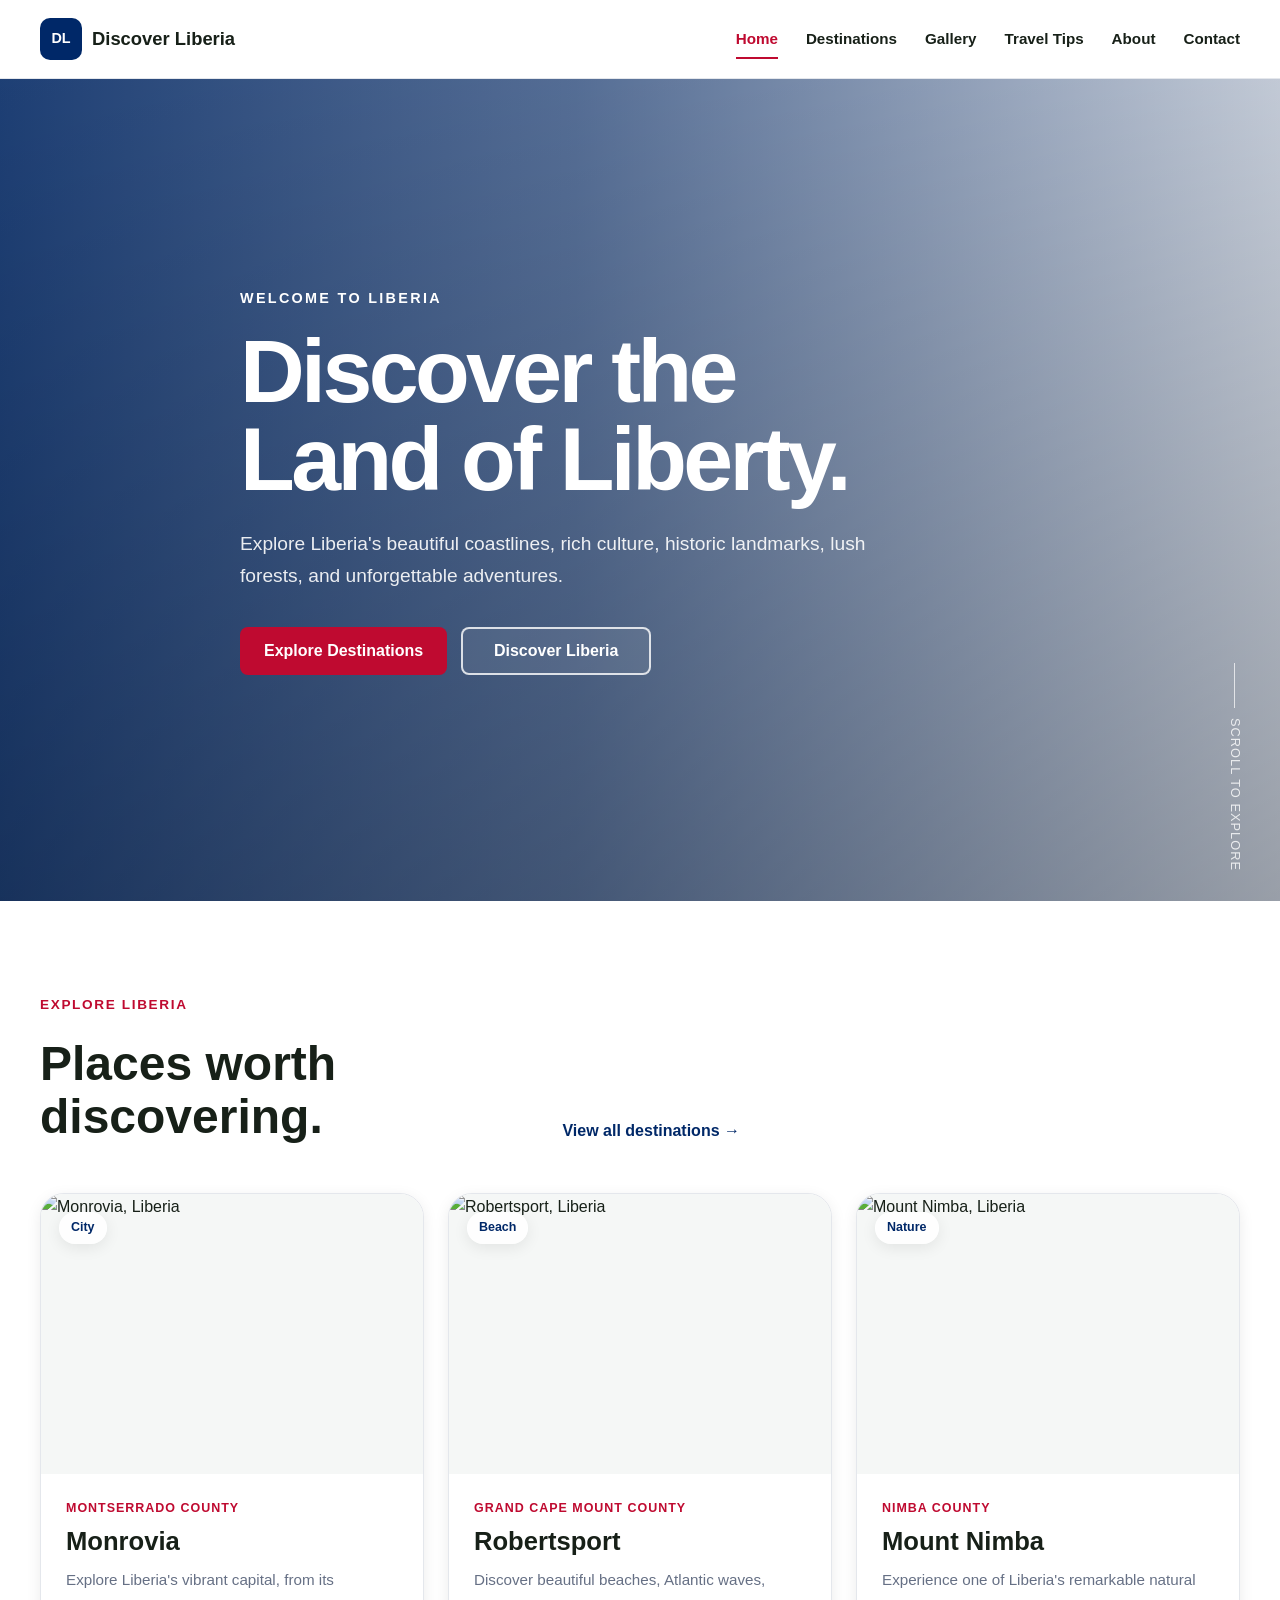
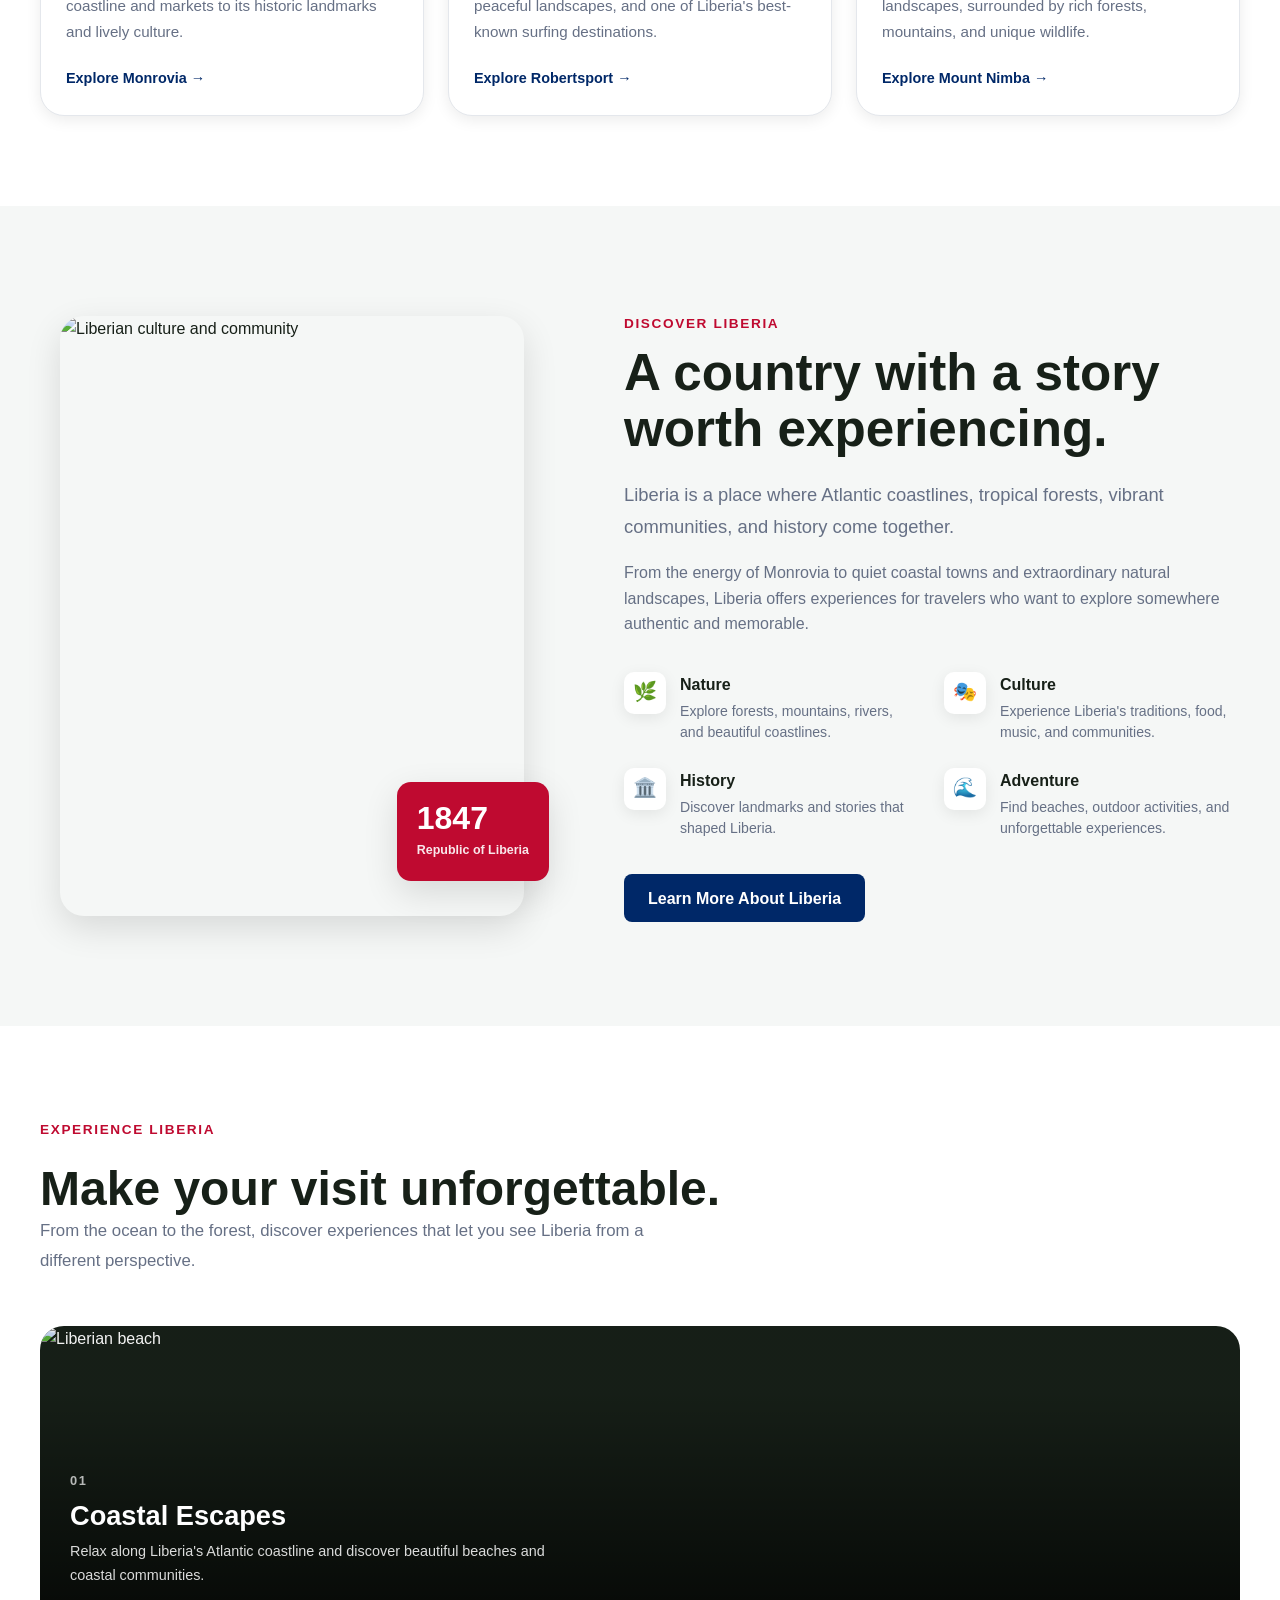
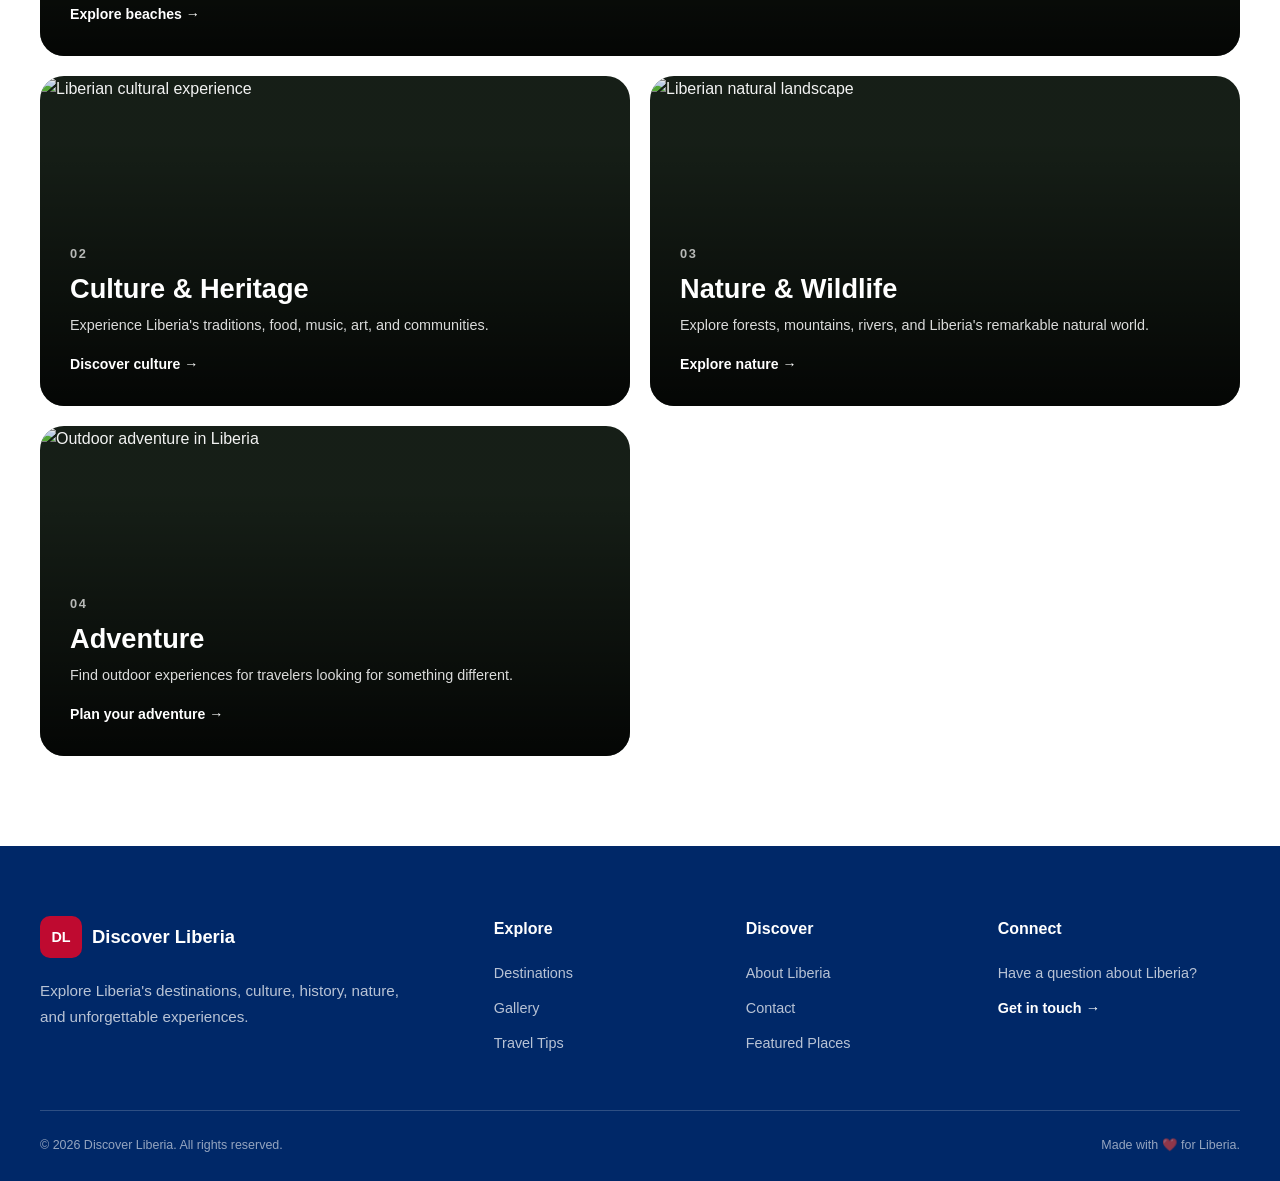
==== index.html @ f40003ff "Complete Discover Liberia website" ====
<!DOCTYPE html>
<html lang="en">
<head>
    <meta charset="UTF-8">
    <meta name="viewport" content="width=device-width, initial-scale=1.0">

    <title>Discover Liberia | Explore the Land of Liberty</title>

    <meta
        name="description"
        content="Discover Liberia's beautiful destinations, culture, history, beaches, mountains, and unforgettable experiences."
    >

    <link rel="stylesheet" href="css/style.css">
    <link rel="stylesheet" href="css/responsive.css">
</head>

<body>

    <header id="site-header" class="site-header">
        

    <div class="container nav-container">

        <a href="index.html" class="brand">
            <span class="brand-mark">DL</span>

            <span class="brand-text">
                Discover Liberia
            </span>
        </a>

        <nav class="main-nav" aria-label="Main navigation">

            <a href="index.html" class="active">
                Home
            </a>

            <a href="pages/destinations.html">
                Destinations
            </a>

            <a href="pages/gallery.html">
                Gallery
            </a>

            <a href="pages/travel-tips.html">
                Travel Tips
            </a>

            <a href="pages/about.html">
                About
            </a>

            <a href="pages/contact.html">
                Contact
            </a>

        </nav>

        <button
            class="menu-toggle"
            id="menuToggle"
            aria-label="Open navigation menu"
            aria-expanded="false"
        >
            ☰
        </button>

    </div>


    </header>

    <main>
        <section class="hero" id="hero">

    <div class="hero-overlay"></div>

    <div class="container hero-content">

        <span class="hero-label">
            Welcome to Liberia
        </span>

        <h1>
            Discover the
            <span>Land of Liberty.</span>
        </h1>

        <p>
            Explore Liberia's beautiful coastlines, rich culture,
            historic landmarks, lush forests, and unforgettable
            adventures.
        </p>

        <div class="hero-actions">

            <a
                href="pages/destinations.html"
                class="btn btn-primary"
            >
                Explore Destinations
            </a>

            <a
                href="pages/about.html"
                class="btn hero-outline"
            >
                Discover Liberia
            </a>

        </div>

    </div>

    <div class="hero-scroll" aria-hidden="true">
        <span></span>
        Scroll to explore
    </div>

</section>

        <section class="featured-destinations" id="featured-destinations">

    <div class="container">

        <div class="section-heading">

            <div>
                <span class="section-label">
                    Explore Liberia
                </span>

                <h2 class="section-title">
                    Places worth discovering.
                </h2>
            </div>

            <a
                href="pages/destinations.html"
                class="text-link"
            >
                View all destinations →
            </a>

        </div>


        <div class="destination-grid">

            <!-- Destination 1 -->
            <article class="destination-card">

                <div class="destination-image">

                    <img
                        src="assets/image/destinations/monrovia.jpg"
                        alt="Monrovia, Liberia"
                        loading="lazy"
                    >

                    <span class="destination-tag">
                        City
                    </span>

                </div>

                <div class="destination-content">

                    <span class="destination-location">
                        Montserrado County
                    </span>

                    <h3>Monrovia</h3>

                    <p>
                        Explore Liberia's vibrant capital,
                        from its coastline and markets to its
                        historic landmarks and lively culture.
                    </p>

                    <a
                        href="pages/destination-details.html?place=monrovia"
                        class="destination-link"
                    >
                        Explore Monrovia →
                    </a>

                </div>

            </article>


            <!-- Destination 2 -->
            <article class="destination-card">

                <div class="destination-image">

                    <img
                        src="assets/image/destinations/robertsport.jpg"
                        alt="Robertsport, Liberia"
                        loading="lazy"
                    >

                    <span class="destination-tag">
                        Beach
                    </span>

                </div>

                <div class="destination-content">

                    <span class="destination-location">
                        Grand Cape Mount County
                    </span>

                    <h3>Robertsport</h3>

                    <p>
                        Discover beautiful beaches, Atlantic
                        waves, peaceful landscapes, and one of
                        Liberia's best-known surfing destinations.
                    </p>

                    <a
                        href="pages/destination-details.html?place=robertsport"
                        class="destination-link"
                    >
                        Explore Robertsport →
                    </a>

                </div>

            </article>


            <!-- Destination 3 -->
            <article class="destination-card">

                <div class="destination-image">

                    <img
                        src="assets/image/destinations/mount-nimba.jpg"
                        alt="Mount Nimba, Liberia"
                        loading="lazy"
                    >

                    <span class="destination-tag">
                        Nature
                    </span>

                </div>

                <div class="destination-content">

                    <span class="destination-location">
                        Nimba County
                    </span>

                    <h3>Mount Nimba</h3>

                    <p>
                        Experience one of Liberia's remarkable
                        natural landscapes, surrounded by rich
                        forests, mountains, and unique wildlife.
                    </p>

                    <a
                        href="pages/destination-details.html?place=mount-nimba"
                        class="destination-link"
                    >
                        Explore Mount Nimba →
                    </a>

                </div>

            </article>

        </div>

    </div>

</section>

    <section class="discover-section" id="discover-liberia">

    <div class="container discover-grid">

        <!-- Image Side -->
        <div class="discover-visual">

            <div class="discover-image-main">
                <img
                    src="assets/image/culture/liberia-culture.jpg"
                    alt="Liberian culture and community"
                    loading="lazy"
                >
            </div>

            <div class="discover-badge">
                <strong>1847</strong>
                <span>Republic of Liberia</span>
            </div>

        </div>


        <!-- Content Side -->
        <div class="discover-content">

            <span class="section-label">
                Discover Liberia
            </span>

            <h2 class="section-title">
                A country with a story worth experiencing.
            </h2>

            <p class="discover-intro">
                Liberia is a place where Atlantic coastlines,
                tropical forests, vibrant communities, and
                history come together.
            </p>

            <p>
                From the energy of Monrovia to quiet coastal
                towns and extraordinary natural landscapes,
                Liberia offers experiences for travelers who
                want to explore somewhere authentic and memorable.
            </p>


            <div class="discover-features">

                <div class="discover-feature">

                    <span class="feature-icon">🌿</span>

                    <div>
                        <h3>Nature</h3>
                        <p>
                            Explore forests, mountains,
                            rivers, and beautiful coastlines.
                        </p>
                    </div>

                </div>


                <div class="discover-feature">

                    <span class="feature-icon">🎭</span>

                    <div>
                        <h3>Culture</h3>
                        <p>
                            Experience Liberia's traditions,
                            food, music, and communities.
                        </p>
                    </div>

                </div>


                <div class="discover-feature">

                    <span class="feature-icon">🏛️</span>

                    <div>
                        <h3>History</h3>
                        <p>
                            Discover landmarks and stories
                            that shaped Liberia.
                        </p>
                    </div>

                </div>


                <div class="discover-feature">

                    <span class="feature-icon">🌊</span>

                    <div>
                        <h3>Adventure</h3>
                        <p>
                            Find beaches, outdoor activities,
                            and unforgettable experiences.
                        </p>
                    </div>

                </div>

            </div>

            <a
                href="pages/about.html"
                class="btn btn-secondary"
            >
                Learn More About Liberia
            </a>

        </div>

    </div>

</section>    

        <section class="experiences-section" id="travel-experiences">

    <div class="container">

        <div class="section-heading experiences-heading">

            <div>
                <span class="section-label">
                    Experience Liberia
                </span>

                <h2 class="section-title">
                    Make your visit unforgettable.
                </h2>

                <p class="section-description">
                    From the ocean to the forest, discover
                    experiences that let you see Liberia
                    from a different perspective.
                </p>
            </div>

        </div>


        <div class="experience-grid">

            <!-- Beach -->
            <article class="experience-card experience-large">

                <img
                    src="assets/image/experiences/beaches.jpg"
                    alt="Liberian beach"
                    loading="lazy"
                >

                <div class="experience-overlay"></div>

                <div class="experience-content">

                    <span>01</span>

                    <h3>Coastal Escapes</h3>

                    <p>
                        Relax along Liberia's Atlantic coastline
                        and discover beautiful beaches and
                        coastal communities.
                    </p>

                    <a href="pages/destinations.html">
                        Explore beaches →
                    </a>

                </div>

            </article>


            <!-- Culture -->
            <article class="experience-card">

                <img
                    src="assets/image/experiences/culture.jpg"
                    alt="Liberian cultural experience"
                    loading="lazy"
                >

                <div class="experience-overlay"></div>

                <div class="experience-content">

                    <span>02</span>

                    <h3>Culture & Heritage</h3>

                    <p>
                        Experience Liberia's traditions,
                        food, music, art, and communities.
                    </p>

                    <a href="pages/about.html">
                        Discover culture →
                    </a>

                </div>

            </article>


            <!-- Nature -->
            <article class="experience-card">

                <img
                    src="assets/image/experiences/nature.jpg"
                    alt="Liberian natural landscape"
                    loading="lazy"
                >

                <div class="experience-overlay"></div>

                <div class="experience-content">

                    <span>03</span>

                    <h3>Nature & Wildlife</h3>

                    <p>
                        Explore forests, mountains, rivers,
                        and Liberia's remarkable natural world.
                    </p>

                    <a href="pages/destinations.html">
                        Explore nature →
                    </a>

                </div>

            </article>


            <!-- Adventure -->
            <article class="experience-card">

                <img
                    src="assets/image/experiences/adventure.jpg"
                    alt="Outdoor adventure in Liberia"
                    loading="lazy"
                >

                <div class="experience-overlay"></div>

                <div class="experience-content">

                    <span>04</span>

                    <h3>Adventure</h3>

                    <p>
                        Find outdoor experiences for travelers
                        looking for something different.
                    </p>

                    <a href="pages/travel-tips.html">
                        Plan your adventure →
                    </a>

                </div>

            </article>

        </div>

    </div>

</section>
    </main>

    <footer class="site-footer">

    <div class="container">

        <div class="footer-main">

            <!-- Brand -->
            <div class="footer-brand">

                <a href="index.html" class="brand footer-logo">
                    <span class="brand-mark">DL</span>

                    <span class="brand-text">
                        Discover Liberia
                    </span>
                </a>

                <p>
                    Explore Liberia's destinations, culture,
                    history, nature, and unforgettable experiences.
                </p>

            </div>


            <!-- Explore -->
            <div class="footer-column">

                <h3>Explore</h3>

                <a href="pages/destinations.html">
                    Destinations
                </a>

                <a href="pages/gallery.html">
                    Gallery
                </a>

                <a href="pages/travel-tips.html">
                    Travel Tips
                </a>

            </div>


            <!-- Discover -->
            <div class="footer-column">

                <h3>Discover</h3>

                <a href="pages/about.html">
                    About Liberia
                </a>

                <a href="pages/contact.html">
                    Contact
                </a>

                <a href="pages/destinations.html">
                    Featured Places
                </a>

            </div>


            <!-- Connect -->
            <div class="footer-column">

                <h3>Connect</h3>

                <p class="footer-contact">
                    Have a question about Liberia?
                </p>

                <a
                    href="pages/contact.html"
                    class="footer-contact-link"
                >
                    Get in touch →
                </a>

            </div>

        </div>


        <div class="footer-bottom">

            <p>
                © <span id="currentYear"></span>
                Discover Liberia. All rights reserved.
            </p>

            <p>
                Made with ❤️ for Liberia.
            </p>

        </div>

    </div>

</footer>

    <script src="js/main.js"></script>

</body>
</html>
---- css/style.css ----
/* =========================================
   DISCOVER LIBERIA
   Global Styles
   ========================================= */

/* ---------- RESET ---------- */

* {
    margin: 0;
    padding: 0;
    box-sizing: border-box;
}

html {
    scroll-behavior: smooth;
}

body {
    font-family: Arial, Helvetica, sans-serif;
    background: #ffffff;
    color: #172018;
    line-height: 1.6;
}

img {
    max-width: 100%;
    display: block;
}

a {
    color: inherit;
    text-decoration: none;
}

button,
input,
textarea,
select {
    font: inherit;
}


/* ---------- DESIGN VARIABLES ---------- */

:root {
    --liberia-red: #BF0A30;
    --liberia-blue: #002868;
    --liberia-white: #FFFFFF;

    --dark: #172018;
    --gray: #667085;
    --light-gray: #F5F7F6;
    --border: #E4E7EC;

    --container: 1200px;

    --radius-small: 8px;
    --radius-medium: 14px;
    --radius-large: 24px;

    --shadow-small:
        0 4px 15px rgba(0, 0, 0, 0.08);

    --shadow-medium:
        0 12px 35px rgba(0, 0, 0, 0.12);
}


/* ---------- CONTAINER ---------- */

.container {
    width: min(100% - 40px, var(--container));
    margin-inline: auto;
}


/* ---------- SECTION ---------- */

section {
    padding: 90px 0;
}


/* ---------- BUTTONS ---------- */

.btn {
    display: inline-flex;
    align-items: center;
    justify-content: center;

    min-height: 48px;
    padding: 0 24px;

    border: none;
    border-radius: var(--radius-small);

    font-weight: 700;
    cursor: pointer;

    transition:
        transform 0.2s ease,
        box-shadow 0.2s ease,
        background 0.2s ease;
}

.btn:hover {
    transform: translateY(-2px);
    box-shadow: var(--shadow-small);
}

.btn-primary {
    background: var(--liberia-red);
    color: var(--liberia-white);
}

.btn-secondary {
    background: var(--liberia-blue);
    color: var(--liberia-white);
}

.btn-outline {
    background: transparent;
    color: var(--liberia-blue);
    border: 2px solid var(--liberia-blue);
}


/* ---------- TYPOGRAPHY ---------- */

.section-label {
    display: inline-block;

    margin-bottom: 10px;

    color: var(--liberia-red);

    font-size: 0.85rem;
    font-weight: 800;
    letter-spacing: 0.12em;
    text-transform: uppercase;
}

.section-title {
    max-width: 700px;

    margin-bottom: 18px;

    color: var(--dark);

    font-size: clamp(2rem, 4vw, 3.5rem);
    line-height: 1.1;
}

.section-description {
    max-width: 650px;

    color: var(--gray);
    font-size: 1.05rem;
}


/* ---------- ACCESSIBILITY ---------- */

:focus-visible {
    outline: 3px solid var(--liberia-red);
    outline-offset: 3px;
}


/* ---------- SELECTION ---------- */

::selection {
    background: var(--liberia-red);
    color: var(--liberia-white);
}


/* ---------- UTILITIES ---------- */

.hidden {
    display: none !important;
}

.text-center {
    text-align: center;
}
/* =========================================
   NAVIGATION
   ========================================= */

.site-header {
    position: sticky;
    top: 0;
    z-index: 1000;

    background: rgba(255, 255, 255, 0.96);
    border-bottom: 1px solid var(--border);

    backdrop-filter: blur(12px);
}

.nav-container {
    min-height: 78px;

    display: flex;
    align-items: center;
    justify-content: space-between;

    gap: 30px;
}


/* ---------- BRAND ---------- */

.brand {
    display: inline-flex;
    align-items: center;
    gap: 10px;

    flex-shrink: 0;
}

.brand-mark {
    width: 42px;
    height: 42px;

    display: grid;
    place-items: center;

    border-radius: 10px;

    background: var(--liberia-blue);
    color: var(--liberia-white);

    font-size: 0.9rem;
    font-weight: 800;
}

.brand-text {
    color: var(--dark);

    font-size: 1.15rem;
    font-weight: 800;
}


/* ---------- NAV LINKS ---------- */

.main-nav {
    display: flex;
    align-items: center;
    gap: 28px;
}

.main-nav a {
    position: relative;

    padding: 8px 0;

    color: var(--dark);

    font-size: 0.95rem;
    font-weight: 600;

    transition: color 0.2s ease;
}

.main-nav a:hover,
.main-nav a.active {
    color: var(--liberia-red);
}

.main-nav a.active::after {
    content: "";

    position: absolute;
    left: 0;
    bottom: 0;

    width: 100%;
    height: 2px;

    background: var(--liberia-red);
}


/* ---------- MOBILE MENU BUTTON ---------- */

.menu-toggle {
    display: none;

    width: 44px;
    height: 44px;

    border: 1px solid var(--border);
    border-radius: var(--radius-small);

    background: var(--liberia-white);
    color: var(--dark);

    font-size: 1.3rem;
    cursor: pointer;
}
/* =========================================
   HERO SECTION
   ========================================= */

.hero {
    position: relative;

    min-height: calc(100vh - 78px);

    display: flex;
    align-items: center;

    overflow: hidden;

    background:
        linear-gradient(
            90deg,
            rgba(0, 40, 104, 0.88) 0%,
            rgba(0, 40, 104, 0.65) 45%,
            rgba(0, 40, 104, 0.20) 100%
        ),
        url("../assets/images/destinations/hero.jpg")
        center / cover no-repeat;

    color: var(--liberia-white);
}

.hero-overlay {
    position: absolute;
    inset: 0;

    background:
        linear-gradient(
            180deg,
            rgba(0, 0, 0, 0.05),
            rgba(0, 0, 0, 0.25)
        );

    pointer-events: none;
}

.hero-content {
    position: relative;
    z-index: 2;

    max-width: 800px;

    padding-top: 60px;
    padding-bottom: 80px;
}

.hero-label {
    display: inline-block;

    margin-bottom: 18px;

    color: #ffffff;

    font-size: 0.9rem;
    font-weight: 800;

    letter-spacing: 0.16em;
    text-transform: uppercase;
}

.hero h1 {
    max-width: 800px;

    margin-bottom: 24px;

    font-size: clamp(3rem, 7vw, 6.5rem);
    line-height: 0.98;
    letter-spacing: -0.04em;
}

.hero h1 span {
    display: block;

    color: #ffffff;
}

.hero p {
    max-width: 650px;

    margin-bottom: 34px;

    color: rgba(255, 255, 255, 0.9);

    font-size: clamp(1rem, 2vw, 1.2rem);
    line-height: 1.7;
}

.hero-actions {
    display: flex;
    align-items: center;
    gap: 14px;
    flex-wrap: wrap;
}

.hero-actions .btn {
    min-width: 190px;
}

.hero-outline {
    color: #ffffff;

    border: 2px solid rgba(255, 255, 255, 0.8);

    background: rgba(255, 255, 255, 0.08);
}

.hero-outline:hover {
    background: rgba(255, 255, 255, 0.18);
}

.hero-scroll {
    position: absolute;

    z-index: 2;

    right: 35px;
    bottom: 30px;

    display: flex;
    align-items: center;
    gap: 10px;

    color: rgba(255, 255, 255, 0.8);

    font-size: 0.8rem;
    letter-spacing: 0.08em;
    text-transform: uppercase;

    writing-mode: vertical-rl;
}

.hero-scroll span {
    width: 1px;
    height: 45px;

    background: rgba(255, 255, 255, 0.7);
}
/* =========================================
   FEATURED DESTINATIONS
   ========================================= */

.featured-destinations {
    background: #ffffff;
}

.section-heading {
    display: flex;
    align-items: flex-end;
    justify-content: space-between;
    gap: 30px;

    margin-bottom: 45px;
}

.section-heading .section-title {
    margin-bottom: 0;
}

.text-link {
    flex-shrink: 0;

    color: var(--liberia-blue);

    font-weight: 800;

    transition:
        color 0.2s ease,
        transform 0.2s ease;
}

.text-link:hover {
    color: var(--liberia-red);
    transform: translateX(3px);
}


/* ---------- DESTINATION GRID ---------- */

.destination-grid {
    display: grid;

    grid-template-columns:
        repeat(3, minmax(0, 1fr));

    gap: 24px;
}


/* ---------- CARD ---------- */

.destination-card {
    overflow: hidden;

    background: #ffffff;

    border: 1px solid var(--border);
    border-radius: var(--radius-large);

    box-shadow: var(--shadow-small);

    transition:
        transform 0.3s ease,
        box-shadow 0.3s ease;
}

.destination-card:hover {
    transform: translateY(-7px);

    box-shadow: var(--shadow-medium);
}


/* ---------- IMAGE ---------- */

.destination-image {
    position: relative;

    height: 280px;

    overflow: hidden;

    background: var(--light-gray);
}

.destination-image img {
    width: 100%;
    height: 100%;

    object-fit: cover;

    transition: transform 0.5s ease;
}

.destination-card:hover .destination-image img {
    transform: scale(1.05);
}


/* ---------- TAG ---------- */

.destination-tag {
    position: absolute;

    top: 18px;
    left: 18px;

    padding: 6px 12px;

    border-radius: 999px;

    background: rgba(255, 255, 255, 0.94);

    color: var(--liberia-blue);

    font-size: 0.78rem;
    font-weight: 800;

    box-shadow: var(--shadow-small);
}


/* ---------- CONTENT ---------- */

.destination-content {
    padding: 25px;
}

.destination-location {
    display: block;

    margin-bottom: 7px;

    color: var(--liberia-red);

    font-size: 0.78rem;
    font-weight: 800;

    letter-spacing: 0.08em;
    text-transform: uppercase;
}

.destination-content h3 {
    margin-bottom: 10px;

    color: var(--dark);

    font-size: 1.6rem;
    line-height: 1.2;
}

.destination-content p {
    margin-bottom: 20px;

    color: var(--gray);

    font-size: 0.95rem;
    line-height: 1.7;
}

.destination-link {
    color: var(--liberia-blue);

    font-size: 0.9rem;
    font-weight: 800;
}

.destination-link:hover {
    color: var(--liberia-red);
}
/* =========================================
   DISCOVER LIBERIA
   ========================================= */

.discover-section {
    background: var(--light-gray);
}

.discover-grid {
    display: grid;

    grid-template-columns:
        minmax(0, 0.9fr)
        minmax(0, 1.1fr);

    align-items: center;

    gap: 80px;
}


/* ---------- VISUAL ---------- */

.discover-visual {
    position: relative;

    padding: 20px;
}

.discover-image-main {
    position: relative;

    height: 600px;

    overflow: hidden;

    border-radius: var(--radius-large);

    box-shadow: var(--shadow-medium);
}

.discover-image-main img {
    width: 100%;
    height: 100%;

    object-fit: cover;
}


/* ---------- YEAR BADGE ---------- */

.discover-badge {
    position: absolute;

    right: -5px;
    bottom: 55px;

    display: flex;
    flex-direction: column;

    min-width: 145px;

    padding: 20px;

    border-radius: var(--radius-medium);

    background: var(--liberia-red);
    color: var(--liberia-white);

    box-shadow: var(--shadow-medium);
}

.discover-badge strong {
    font-size: 2rem;
    line-height: 1;
}

.discover-badge span {
    margin-top: 7px;

    font-size: 0.78rem;
    font-weight: 600;

    opacity: 0.9;
}


/* ---------- CONTENT ---------- */

.discover-content {
    max-width: 650px;
}

.discover-content .section-title {
    margin-bottom: 22px;
}

.discover-content > p {
    color: var(--gray);

    margin-bottom: 18px;
}

.discover-intro {
    font-size: 1.15rem;
    line-height: 1.7;
}


/* ---------- FEATURES ---------- */

.discover-features {
    display: grid;

    grid-template-columns: repeat(2, 1fr);

    gap: 24px;

    margin: 35px 0;
}

.discover-feature {
    display: flex;
    align-items: flex-start;

    gap: 14px;
}

.feature-icon {
    flex-shrink: 0;

    width: 42px;
    height: 42px;

    display: grid;
    place-items: center;

    border-radius: 10px;

    background: var(--liberia-white);

    box-shadow: var(--shadow-small);

    font-size: 1.2rem;
}

.discover-feature h3 {
    margin-bottom: 4px;

    color: var(--dark);

    font-size: 1rem;
}

.discover-feature p {
    color: var(--gray);

    font-size: 0.88rem;
    line-height: 1.5;
}
/* =========================================
   TRAVEL EXPERIENCES
   ========================================= */

.experiences-section {
    background: #ffffff;
}

.experiences-heading {
    align-items: flex-start;
}

.experience-grid {
    display: grid;

    grid-template-columns: repeat(2, 1fr);

    grid-template-rows: repeat(2, 330px);

    gap: 20px;
}


/* ---------- EXPERIENCE CARD ---------- */

.experience-card {
    position: relative;

    overflow: hidden;

    min-height: 330px;

    border-radius: var(--radius-large);

    background: var(--dark);

    color: #ffffff;
}

.experience-card img {
    position: absolute;
    inset: 0;

    width: 100%;
    height: 100%;

    object-fit: cover;

    transition: transform 0.6s ease;
}

.experience-card:hover img {
    transform: scale(1.06);
}


/* ---------- OVERLAY ---------- */

.experience-overlay {
    position: absolute;
    inset: 0;

    background:
        linear-gradient(
            180deg,
            rgba(0, 0, 0, 0.05) 20%,
            rgba(0, 0, 0, 0.82) 100%
        );
}


/* ---------- CONTENT ---------- */

.experience-content {
    position: absolute;

    left: 30px;
    right: 30px;
    bottom: 30px;

    z-index: 2;
}

.experience-content > span {
    display: block;

    margin-bottom: 8px;

    color: rgba(255, 255, 255, 0.7);

    font-size: 0.8rem;
    font-weight: 800;
    letter-spacing: 0.12em;
}

.experience-content h3 {
    margin-bottom: 8px;

    font-size: 1.7rem;
    line-height: 1.2;
}

.experience-content p {
    max-width: 500px;

    margin-bottom: 14px;

    color: rgba(255, 255, 255, 0.85);

    font-size: 0.9rem;
    line-height: 1.6;
}

.experience-content a {
    color: #ffffff;

    font-size: 0.88rem;
    font-weight: 800;
}

.experience-content a:hover {
    text-decoration: underline;
}


/* ---------- LARGE CARD ---------- */

.experience-large {
    grid-column: span 2;
}
/* =========================================
   FOOTER
   ========================================= */

.site-footer {
    background: var(--liberia-blue);
    color: var(--liberia-white);

    padding: 70px 0 25px;
}


/* ---------- FOOTER MAIN ---------- */

.footer-main {
    display: grid;

    grid-template-columns:
        2fr
        1fr
        1fr
        1.2fr;

    gap: 50px;

    padding-bottom: 55px;

    border-bottom:
        1px solid rgba(255, 255, 255, 0.18);
}


/* ---------- FOOTER BRAND ---------- */

.footer-brand {
    max-width: 380px;
}

.footer-logo {
    margin-bottom: 20px;
}

.footer-logo .brand-mark {
    background: var(--liberia-red);
}

.footer-logo .brand-text {
    color: #ffffff;
}

.footer-brand > p {
    color: rgba(255, 255, 255, 0.72);

    font-size: 0.95rem;
    line-height: 1.7;
}


/* ---------- FOOTER COLUMNS ---------- */

.footer-column {
    display: flex;
    flex-direction: column;

    align-items: flex-start;

    gap: 12px;
}

.footer-column h3 {
    margin-bottom: 8px;

    color: #ffffff;

    font-size: 1rem;
}

.footer-column a {
    color: rgba(255, 255, 255, 0.72);

    font-size: 0.9rem;

    transition:
        color 0.2s ease,
        transform 0.2s ease;
}

.footer-column a:hover {
    color: #ffffff;

    transform: translateX(3px);
}


/* ---------- CONTACT ---------- */

.footer-contact {
    color: rgba(255, 255, 255, 0.72);

    font-size: 0.9rem;
    line-height: 1.6;
}

.footer-contact-link {
    color: #ffffff !important;

    font-weight: 800;
}


/* ---------- FOOTER BOTTOM ---------- */

.footer-bottom {
    display: flex;
    align-items: center;
    justify-content: space-between;

    gap: 20px;

    padding-top: 25px;
}

.footer-bottom p {
    color: rgba(255, 255, 255, 0.58);

    font-size: 0.78rem;
}
/* =========================================
   DESTINATIONS PAGE
   ========================================= */

.page-hero {
    min-height: 430px;

    display: flex;
    align-items: center;

    background:
        linear-gradient(
            90deg,
            rgba(0, 40, 104, 0.94),
            rgba(0, 40, 104, 0.68)
        );

    color: #ffffff;
}

.page-hero .section-label {
    color: #ffffff;
}

.page-hero h1 {
    max-width: 850px;

    margin-bottom: 22px;

    color: #ffffff;

    font-size: clamp(3rem, 7vw, 6rem);
    line-height: 0.98;
    letter-spacing: -0.04em;
}

.page-hero h1 span {
    display: block;
}

.page-hero p {
    max-width: 650px;

    color: rgba(255, 255, 255, 0.85);

    font-size: 1.1rem;
}


/* ---------- FILTERS ---------- */

.all-destinations {
    background: #ffffff;
}

.destination-filter {
    display: flex;
    align-items: center;
    gap: 10px;

    margin-bottom: 40px;

    overflow-x: auto;

    padding-bottom: 5px;
}

.filter-btn {
    flex-shrink: 0;

    padding: 10px 20px;

    border: 1px solid var(--border);
    border-radius: 999px;

    background: #ffffff;
    color: var(--dark);

    font-weight: 700;

    cursor: pointer;

    transition:
        background 0.2s ease,
        color 0.2s ease,
        border-color 0.2s ease;
}

.filter-btn:hover,
.filter-btn.active {
    background: var(--liberia-blue);
    border-color: var(--liberia-blue);
    color: #ffffff;
}


/* ---------- DESTINATION GRID ---------- */

.destination-page-grid {
    grid-template-columns:
        repeat(3, minmax(0, 1fr));
}

.destination-page-grid .destination-card.is-hidden {
    display: none;
}
/* =========================================
   DESTINATION DETAILS
   ========================================= */

.destination-detail-hero {
    position: relative;

    min-height: 560px;

    display: flex;
    align-items: flex-end;

    overflow: hidden;

    color: #ffffff;
}

.destination-detail-hero > img {
    position: absolute;
    inset: 0;

    width: 100%;
    height: 100%;

    object-fit: cover;
}

.destination-detail-overlay {
    position: absolute;
    inset: 0;

    background:
        linear-gradient(
            180deg,
            rgba(0, 0, 0, 0.08),
            rgba(0, 0, 0, 0.82)
        );
}

.destination-detail-hero-content {
    position: relative;
    z-index: 2;

    width: 100%;

    padding-top: 80px;
    padding-bottom: 70px;
}

.back-link {
    display: inline-block;

    margin-bottom: 28px;

    color: rgba(255, 255, 255, 0.85);

    font-size: 0.9rem;
    font-weight: 700;
}

.back-link:hover {
    color: #ffffff;
}

.destination-detail-category {
    display: block;

    margin-bottom: 10px;

    color: rgba(255, 255, 255, 0.75);

    font-size: 0.8rem;
    font-weight: 800;

    letter-spacing: 0.12em;
    text-transform: uppercase;
}

.destination-detail-hero h1 {
    margin-bottom: 10px;

    color: #ffffff;

    font-size: clamp(3rem, 8vw, 6.5rem);
    line-height: 0.95;
}

.destination-detail-hero p {
    color: rgba(255, 255, 255, 0.85);

    font-size: 1.05rem;
}


/* ---------- MAIN CONTENT ---------- */

.destination-detail-section {
    background: #ffffff;
}

.destination-detail-grid {
    display: grid;

    grid-template-columns:
        minmax(0, 1.5fr)
        minmax(280px, 0.7fr);

    align-items: start;

    gap: 80px;
}

.destination-detail-main {
    max-width: 760px;
}

.destination-detail-main h2 {
    margin-bottom: 20px;

    font-size: clamp(2rem, 4vw, 3.5rem);
}

.destination-detail-main > p {
    margin-bottom: 30px;

    color: var(--gray);

    font-size: 1.05rem;
    line-height: 1.8;
}

.destination-detail-main h3 {
    margin-top: 35px;
    margin-bottom: 12px;

    color: var(--dark);

    font-size: 1.35rem;
}


/* ---------- HIGHLIGHTS ---------- */

.destination-highlights {
    display: grid;

    grid-template-columns: repeat(2, 1fr);

    gap: 12px;

    margin-top: 15px;

    padding: 0;

    list-style: none;
}

.destination-highlights li {
    padding: 15px 18px;

    border: 1px solid var(--border);
    border-radius: var(--radius-small);

    background: var(--light-gray);

    color: var(--dark);

    font-weight: 600;
}


/* ---------- INFO CARD ---------- */

.destination-info-card {
    position: sticky;
    top: 110px;

    padding: 30px;

    border: 1px solid var(--border);
    border-radius: var(--radius-large);

    background: #ffffff;

    box-shadow: var(--shadow-small);
}

.destination-info-card h3 {
    margin-bottom: 25px;

    font-size: 1.3rem;
}

.info-item {
    display: flex;
    flex-direction: column;

    gap: 5px;

    padding: 16px 0;

    border-bottom:
        1px solid var(--border);
}

.info-item span {
    color: var(--gray);

    font-size: 0.8rem;
}

.info-item strong {
    color: var(--dark);

    font-size: 0.95rem;
}

.info-button {
    width: 100%;

    margin-top: 25px;

    text-align: center;
}


/* ---------- MORE ---------- */

.destination-more {
    background: var(--light-gray);
}
/* =========================================
   GALLERY
========================================= */

.gallery-hero {
    padding: 140px 0 100px;
    background: linear-gradient(
        135deg,
        #1d4ed8,
        #312e81
    );
    color: #fff;
}

.gallery-hero h1 {
    margin: 15px 0;
    font-size: clamp(3rem, 7vw, 6rem);
    line-height: 0.95;
}

.gallery-hero p {
    max-width: 600px;
    font-size: 1.1rem;
    line-height: 1.8;
}

.gallery-section {
    padding: 90px 0;
}

.gallery-header {
    display: flex;
    justify-content: space-between;
    align-items: end;
    gap: 40px;
    margin-bottom: 40px;
}

.gallery-header h2 {
    margin-top: 10px;
    font-size: 2.5rem;
}

.gallery-header p {
    max-width: 450px;
    line-height: 1.7;
}

.gallery-filters {
    display: flex;
    flex-wrap: wrap;
    gap: 12px;
    margin-bottom: 40px;
}

.gallery-filter {
    border: 1px solid #ddd;
    background: #fff;
    padding: 12px 22px;
    border-radius: 50px;
    cursor: pointer;
    font-size: 0.95rem;
    transition: 0.3s ease;
}

.gallery-filter:hover,
.gallery-filter.active {
    background: #1d4ed8;
    color: #fff;
    border-color: #1d4ed8;
}

.gallery-grid {
    display: grid;
    grid-template-columns: repeat(3, 1fr);
    gap: 22px;
}

.gallery-item {
    position: relative;
    height: 320px;
    overflow: hidden;
    border-radius: 18px;
    cursor: pointer;
    background: #eee;
}

.gallery-item img {
    width: 100%;
    height: 100%;
    object-fit: cover;
    display: block;
    transition: transform 0.5s ease;
}

.gallery-item:hover img {
    transform: scale(1.08);
}

.gallery-overlay {
    position: absolute;
    left: 0;
    right: 0;
    bottom: 0;
    padding: 30px 22px 22px;
    color: #fff;
    background: linear-gradient(
        transparent,
        rgba(0, 0, 0, 0.85)
    );
}

.gallery-overlay span {
    font-size: 0.8rem;
    text-transform: uppercase;
    letter-spacing: 1px;
}

.gallery-overlay h3 {
    margin-top: 7px;
    font-size: 1.35rem;
}


/* =========================================
   LIGHTBOX
========================================= */

.gallery-lightbox {
    position: fixed;
    inset: 0;
    z-index: 9999;

    display: none;
    align-items: center;
    justify-content: center;

    padding: 30px;

    background: rgba(0, 0, 0, 0.92);
}

.gallery-lightbox.show {
    display: flex;
    flex-direction: column;
}

.gallery-lightbox img {
    max-width: 90%;
    max-height: 80vh;
    object-fit: contain;
    border-radius: 10px;
}

.gallery-lightbox p {
    color: #fff;
    margin-top: 15px;
    font-size: 1.1rem;
}

.lightbox-close {
    position: absolute;
    top: 25px;
    right: 30px;

    width: 45px;
    height: 45px;

    border: none;
    border-radius: 50%;

    background: #fff;
    color: #111;

    font-size: 30px;
    cursor: pointer;
}
/* =========================================
   LIGHTBOX NAVIGATION
========================================= */

.lightbox-prev,
.lightbox-next {
    position: absolute;

    top: 50%;
    transform: translateY(-50%);

    width: 50px;
    height: 50px;

    border: none;
    border-radius: 50%;

    background: rgba(255, 255, 255, 0.9);
    color: #111;

    font-size: 28px;

    cursor: pointer;

    z-index: 2;

    transition: 0.3s ease;
}

.lightbox-prev:hover,
.lightbox-next:hover {
    transform: translateY(-50%) scale(1.08);
}

.lightbox-prev {
    left: 25px;
}

.lightbox-next {
    right: 25px;
}


@media (max-width: 600px) {

    .lightbox-prev,
    .lightbox-next {
        width: 42px;
        height: 42px;
        font-size: 22px;
    }

    .lightbox-prev {
        left: 10px;
    }

    .lightbox-next {
        right: 10px;
    }

}
/* =========================================
   TRAVEL TIPS
========================================= */

.travel-hero {
    padding: 140px 0 100px;
    background: linear-gradient(
        135deg,
        #14532d,
        #166534
    );
    color: #fff;
}

.travel-hero h1 {
    margin: 15px 0;
    font-size: clamp(3rem, 7vw, 6rem);
    line-height: 0.95;
}

.travel-hero p {
    max-width: 620px;
    font-size: 1.1rem;
    line-height: 1.8;
}

.travel-intro {
    padding: 90px 0 50px;
}

.travel-intro h2 {
    margin: 10px 0 20px;
    font-size: 2.7rem;
}

.travel-intro p {
    max-width: 700px;
    line-height: 1.8;
}

.travel-tips-section {
    padding: 50px 0 100px;
}

.travel-tips-grid {
    display: grid;
    grid-template-columns: repeat(4, 1fr);
    gap: 22px;
}

.travel-tip-card {
    padding: 30px;
    border: 1px solid #e5e5e5;
    border-radius: 18px;
    background: #fff;
    transition: transform 0.3s ease,
                box-shadow 0.3s ease;
}

.travel-tip-card:hover {
    transform: translateY(-7px);
    box-shadow: 0 15px 35px rgba(0, 0, 0, 0.08);
}

.tip-icon {
    font-size: 2.3rem;
    margin-bottom: 20px;
}

.travel-tip-card h3 {
    margin-bottom: 12px;
    font-size: 1.25rem;
}

.travel-tip-card p {
    line-height: 1.7;
    font-size: 0.95rem;
}

.travel-checklist {
    padding: 90px 0;
    background: #f5f7f5;
}

.checklist-content {
    max-width: 750px;
}

.checklist-content h2 {
    margin: 10px 0 30px;
    font-size: 2.7rem;
}

.checklist-content ul {
    list-style: none;
    padding: 0;
    margin: 0;
}

.checklist-content li {
    padding: 14px 0;
    border-bottom: 1px solid #ddd;
    font-size: 1.05rem;
}
/* =========================================
   ABOUT PAGE
========================================= */

.about-hero {
    padding: 140px 0 100px;
    background: linear-gradient(
        135deg,
        #14532d,
        #166534
    );
    color: #fff;
}

.about-hero h1 {
    margin: 15px 0 25px;
    font-size: clamp(3rem, 7vw, 6rem);
    line-height: 0.95;
}

.about-hero p {
    max-width: 650px;
    font-size: 1.1rem;
    line-height: 1.8;
}


/* INTRO */

.about-intro {
    padding: 100px 0;
}

.about-intro-grid {
    display: grid;
    grid-template-columns: 1fr 1.5fr;
    gap: 80px;
}

.about-intro h2 {
    margin-top: 12px;
    font-size: 3rem;
}

.about-intro p {
    line-height: 1.8;
    margin-bottom: 20px;
}


/* TWO COLUMN SECTIONS */

.about-history,
.about-nature {
    padding: 100px 0;
    background: #f5f7f5;
}

.about-nature {
    background: #fff;
}

.about-two-column {
    display: grid;
    grid-template-columns: 1fr 1.5fr;
    gap: 80px;
}

.about-section-heading h2 {
    margin-top: 12px;
    font-size: 3rem;
}

.about-section-content p {
    line-height: 1.8;
    margin-bottom: 20px;
}


/* CULTURE */

.about-culture {
    padding: 100px 0;
}

.section-heading {
    max-width: 700px;
    margin-bottom: 50px;
}

.section-heading h2 {
    margin: 12px 0 18px;
    font-size: 3rem;
}

.section-heading p {
    line-height: 1.8;
}

.culture-grid {
    display: grid;
    grid-template-columns: repeat(3, 1fr);
    gap: 25px;
}

.culture-card {
    padding: 35px;
    border: 1px solid #e5e5e5;
    border-radius: 20px;
    background: #fff;
    transition: 0.3s ease;
}

.culture-card:hover {
    transform: translateY(-7px);
    box-shadow: 0 15px 35px rgba(0, 0, 0, 0.08);
}

.culture-icon {
    font-size: 2.5rem;
    margin-bottom: 20px;
}

.culture-card h3 {
    margin-bottom: 12px;
}

.culture-card p {
    line-height: 1.7;
}


/* WHY VISIT */

.about-why {
    padding: 100px 0;
    background: #f5f7f5;
}

.why-grid {
    display: grid;
    grid-template-columns: repeat(4, 1fr);
    gap: 25px;
}

.why-item {
    padding: 25px;
    border-top: 3px solid #166534;
}

.why-item strong {
    font-size: 2rem;
    opacity: 0.35;
}

.why-item h3 {
    margin: 15px 0 10px;
}

.why-item p {
    line-height: 1.7;
}


/* CLOSING */

.about-closing {
    padding: 120px 0;
    background: #14532d;
    color: #fff;
    text-align: center;
}

.about-closing h2 {
    max-width: 800px;
    margin: 15px auto 20px;
    font-size: clamp(2.5rem, 5vw, 4.5rem);
}

.about-closing p {
    max-width: 650px;
    margin: 0 auto 30px;
    line-height: 1.8;
}

.about-closing .btn-primary {
    display: inline-block;
    padding: 14px 25px;
    border-radius: 8px;
    background: #fff;
    color: #14532d;
    text-decoration: none;
    font-weight: 700;
    transition: 0.3s ease;
}

.about-closing .btn-primary:hover {
    transform: translateY(-3px);
}
/* =========================================
   CONTACT PAGE
========================================= */

.contact-hero {
    padding: 140px 0 100px;
    background: linear-gradient(
        135deg,
        #14532d,
        #166534
    );
    color: #fff;
}

.contact-hero h1 {
    margin: 15px 0 25px;
    font-size: clamp(3rem, 7vw, 6rem);
    line-height: 0.95;
}

.contact-hero p {
    max-width: 650px;
    font-size: 1.1rem;
    line-height: 1.8;
}


/* CONTACT SECTION */

.contact-section {
    padding: 100px 0;
}

.contact-grid {
    display: grid;
    grid-template-columns: 1fr 1.1fr;
    gap: 80px;
    align-items: start;
}

.contact-info h2 {
    margin: 12px 0 20px;
    font-size: 3rem;
}

.contact-info > p {
    max-width: 600px;
    line-height: 1.8;
}


.contact-details {
    margin-top: 45px;
}

.contact-detail {
    display: flex;
    gap: 18px;
    margin-bottom: 30px;
}

.contact-icon {
    width: 50px;
    height: 50px;

    display: flex;
    align-items: center;
    justify-content: center;

    border-radius: 50%;

    background: #f0f5f1;

    font-size: 1.4rem;
    flex-shrink: 0;
}

.contact-detail h3 {
    margin: 0 0 5px;
}

.contact-detail p {
    margin: 0;
    line-height: 1.6;
}


/* FORM */

.contact-form-wrapper {
    padding: 35px;

    border: 1px solid #e5e5e5;
    border-radius: 20px;

    background: #fff;

    box-shadow:
        0 15px 40px rgba(0, 0, 0, 0.06);
}

.contact-form {
    display: flex;
    flex-direction: column;
    gap: 22px;
}

.form-group {
    display: flex;
    flex-direction: column;
    gap: 8px;
}

.form-group label {
    font-weight: 600;
}

.form-group input,
.form-group textarea {
    width: 100%;
    box-sizing: border-box;

    padding: 14px 15px;

    border: 1px solid #d8d8d8;
    border-radius: 9px;

    background: #fff;

    font: inherit;

    outline: none;

    transition:
        border-color 0.2s ease,
        box-shadow 0.2s ease;
}

.form-group input:focus,
.form-group textarea:focus {
    border-color: #166534;

    box-shadow:
        0 0 0 3px rgba(22, 101, 52, 0.1);
}

.form-group textarea {
    resize: vertical;
}

.input-error {
    border-color: #c62828 !important;
}

.form-error {
    min-height: 18px;
    color: #c62828;
    font-size: 0.85rem;
}

.contact-submit {
    border: none;
    cursor: pointer;
}

.form-success {
    min-height: 24px;
    color: #166534;
    font-weight: 600;
    line-height: 1.5;
}


/* CTA */

.contact-cta {
    padding: 110px 0;
    background: #f5f7f5;
    text-align: center;
}

.contact-cta h2 {
    max-width: 800px;

    margin: 15px auto 20px;

    font-size: clamp(
        2.5rem,
        5vw,
        4.5rem
    );
}

.contact-cta p {
    max-width: 600px;

    margin: 0 auto 30px;

    line-height: 1.8;
}

.contact-cta .btn-primary {
    display: inline-block;

    padding: 14px 25px;

    border-radius: 8px;

    background: #14532d;
    color: #fff;

    text-decoration: none;

    font-weight: 700;
}
/* =========================================
   DESTINATION MAP
========================================= */

.destination-map-card {
    margin-top: 2rem;
    padding: 2rem;
    background: #ffffff;
    border-radius: 18px;
    box-shadow: 0 10px 30px rgba(0, 0, 0, 0.08);
}

.map-header {
    margin-bottom: 1.5rem;
}

.map-header h3 {
    margin: 0.4rem 0;
    font-size: 1.5rem;
}

.map-header p {
    margin: 0;
    color: #666;
}

.map-container {
    width: 100%;
    height: 400px;
    overflow: hidden;
    border-radius: 14px;
}

.map-container iframe {
    width: 100%;
    height: 100%;
    border: 0;
    display: block;
}
---- css/responsive.css ----
/* =========================================
   DISCOVER LIBERIA
   Responsive Styles
   ========================================= */

@media (max-width: 768px) {

    .container {
        width: min(100% - 28px, 1200px);
    }

    section {
        padding: 65px 0;
    }

    .section-title {
        font-size: 2.2rem;
    }

    .btn {
        width: 100%;
    }
}


@media (max-width: 480px) {

    section {
        padding: 50px 0;
    }

    .section-title {
        font-size: 1.9rem;
    }

    .section-description {
        font-size: 0.95rem;
    }
}
/* =========================================
   MOBILE NAVIGATION
   ========================================= */

@media (max-width: 850px) {

    .nav-container {
        position: relative;
    }

    .menu-toggle {
        display: grid;
        place-items: center;
    }

    .main-nav {
        position: absolute;

        top: calc(100% + 1px);
        left: 0;
        right: 0;

        display: none;
        flex-direction: column;
        align-items: stretch;

        padding: 18px;

        background: var(--liberia-white);
        border-bottom: 1px solid var(--border);

        box-shadow: var(--shadow-medium);
    }

    .main-nav.open {
        display: flex;
    }

    .main-nav a {
        padding: 12px;
    }

    .main-nav a.active::after {
        display: none;
    }
}
/* =========================================
   HERO RESPONSIVE
   ========================================= */

@media (max-width: 768px) {

    .hero {
        min-height: calc(100vh - 70px);

        background:
            linear-gradient(
                180deg,
                rgba(0, 40, 104, 0.65),
                rgba(0, 40, 104, 0.88)
            ),
            url("../assets/images/destinations/hero.jpg")
            center / cover no-repeat;
    }

    .hero-content {
        padding-top: 50px;
        padding-bottom: 70px;
    }

    .hero h1 {
        font-size: clamp(2.8rem, 13vw, 4.5rem);
    }

    .hero p {
        font-size: 1rem;
    }

    .hero-actions {
        flex-direction: column;
        align-items: stretch;
    }

    .hero-actions .btn {
        width: 100%;
    }

    .hero-scroll {
        display: none;
    }
}
/* =========================================
   DESTINATIONS RESPONSIVE
   ========================================= */

@media (max-width: 900px) {

    .destination-grid {
        grid-template-columns: repeat(2, minmax(0, 1fr));
    }

}

@media (max-width: 650px) {

    .section-heading {
        align-items: flex-start;

        flex-direction: column;

        margin-bottom: 30px;
    }

    .destination-grid {
        grid-template-columns: 1fr;
    }

    .destination-image {
        height: 250px;
    }

}
/* =========================================
   DISCOVER LIBERIA RESPONSIVE
   ========================================= */

@media (max-width: 900px) {

    .discover-grid {
        grid-template-columns: 1fr;

        gap: 45px;
    }

    .discover-content {
        max-width: none;
    }

    .discover-image-main {
        height: 500px;
    }

}


@media (max-width: 600px) {

    .discover-visual {
        padding: 10px;
    }

    .discover-image-main {
        height: 400px;
    }

    .discover-badge {
        right: -5px;
        bottom: 35px;

        min-width: 125px;

        padding: 15px;
    }

    .discover-badge strong {
        font-size: 1.6rem;
    }

    .discover-features {
        grid-template-columns: 1fr;

        gap: 20px;
    }

}
/* =========================================
   TRAVEL EXPERIENCES RESPONSIVE
   ========================================= */

@media (max-width: 750px) {

    .experience-grid {
        grid-template-columns: 1fr;
        grid-template-rows: auto;
    }

    .experience-large {
        grid-column: auto;
    }

    .experience-card {
        min-height: 330px;
    }

    .experience-content {
        left: 22px;
        right: 22px;
        bottom: 22px;
    }

}
/* =========================================
   FOOTER RESPONSIVE
   ========================================= */

@media (max-width: 800px) {

    .footer-main {
        grid-template-columns: repeat(2, 1fr);

        gap: 40px 25px;
    }

    .footer-brand {
        grid-column: span 2;
        max-width: none;
    }

}


@media (max-width: 500px) {

    .site-footer {
        padding-top: 55px;
    }

    .footer-main {
        grid-template-columns: 1fr;
    }

    .footer-brand {
        grid-column: auto;
    }

    .footer-bottom {
        flex-direction: column;

        align-items: flex-start;
    }

}
/* =========================================
   DESTINATIONS PAGE RESPONSIVE
   ========================================= */

@media (max-width: 900px) {

    .destination-page-grid {
        grid-template-columns:
            repeat(2, minmax(0, 1fr));
    }

}


@media (max-width: 650px) {

    .page-hero {
        min-height: 380px;
    }

    .page-hero h1 {
        font-size: 3rem;
    }

    .page-hero p {
        font-size: 1rem;
    }

    .destination-page-grid {
        grid-template-columns: 1fr;
    }

}
/* =========================================
   DESTINATION DETAILS RESPONSIVE
   ========================================= */

@media (max-width: 850px) {

    .destination-detail-hero {
        min-height: 500px;
    }

    .destination-detail-grid {
        grid-template-columns: 1fr;

        gap: 45px;
    }

    .destination-info-card {
        position: static;
    }

}


@media (max-width: 600px) {

    .destination-detail-hero {
        min-height: 450px;
    }

    .destination-detail-hero-content {
        padding-bottom: 45px;
    }

    .destination-detail-hero h1 {
        font-size: 3rem;
    }

    .destination-highlights {
        grid-template-columns: 1fr;
    }

}
/* =========================================
   GALLERY RESPONSIVE
========================================= */

@media (max-width: 900px) {

    .gallery-grid {
        grid-template-columns: repeat(2, 1fr);
    }

    .gallery-header {
        flex-direction: column;
        align-items: flex-start;
    }

}


@media (max-width: 600px) {

    .gallery-hero {
        padding: 100px 0 70px;
    }

    .gallery-grid {
        grid-template-columns: 1fr;
    }

    .gallery-item {
        height: 280px;
    }

    .gallery-filters {
        gap: 8px;
    }

    .gallery-filter {
        padding: 10px 16px;
    }

}
/* =========================================
   TRAVEL TIPS RESPONSIVE
========================================= */

@media (max-width: 1000px) {

    .travel-tips-grid {
        grid-template-columns: repeat(2, 1fr);
    }

}


@media (max-width: 600px) {

    .travel-hero {
        padding: 100px 0 70px;
    }

    .travel-tips-grid {
        grid-template-columns: 1fr;
    }

    .travel-intro {
        padding: 70px 0 30px;
    }

    .travel-tip-card {
        padding: 25px;
    }

}
/* =========================================
   ABOUT PAGE RESPONSIVE
========================================= */

@media (max-width: 1000px) {

    .about-intro-grid,
    .about-two-column {
        grid-template-columns: 1fr;
        gap: 35px;
    }

    .culture-grid {
        grid-template-columns: repeat(2, 1fr);
    }

    .why-grid {
        grid-template-columns: repeat(2, 1fr);
    }

}


@media (max-width: 600px) {

    .about-hero {
        padding: 100px 0 70px;
    }

    .about-intro,
    .about-history,
    .about-nature,
    .about-culture,
    .about-why {
        padding: 70px 0;
    }

    .culture-grid,
    .why-grid {
        grid-template-columns: 1fr;
    }

    .about-intro h2,
    .about-section-heading h2,
    .section-heading h2 {
        font-size: 2.3rem;
    }

    .about-closing {
        padding: 90px 20px;
    }

}
/* =========================================
   CONTACT RESPONSIVE
========================================= */

@media (max-width: 900px) {

    .contact-grid {
        grid-template-columns: 1fr;
        gap: 50px;
    }

}


@media (max-width: 600px) {

    .contact-hero {
        padding: 100px 0 70px;
    }

    .contact-section {
        padding: 70px 0;
    }

    .contact-info h2 {
        font-size: 2.3rem;
    }

    .contact-form-wrapper {
        padding: 25px;
    }

    .contact-cta {
        padding: 80px 20px;
    }

}
@media (max-width: 768px) {

    .destination-map-card {
        padding: 1rem;
    }

    .map-container {
        height: 300px;
    }

}
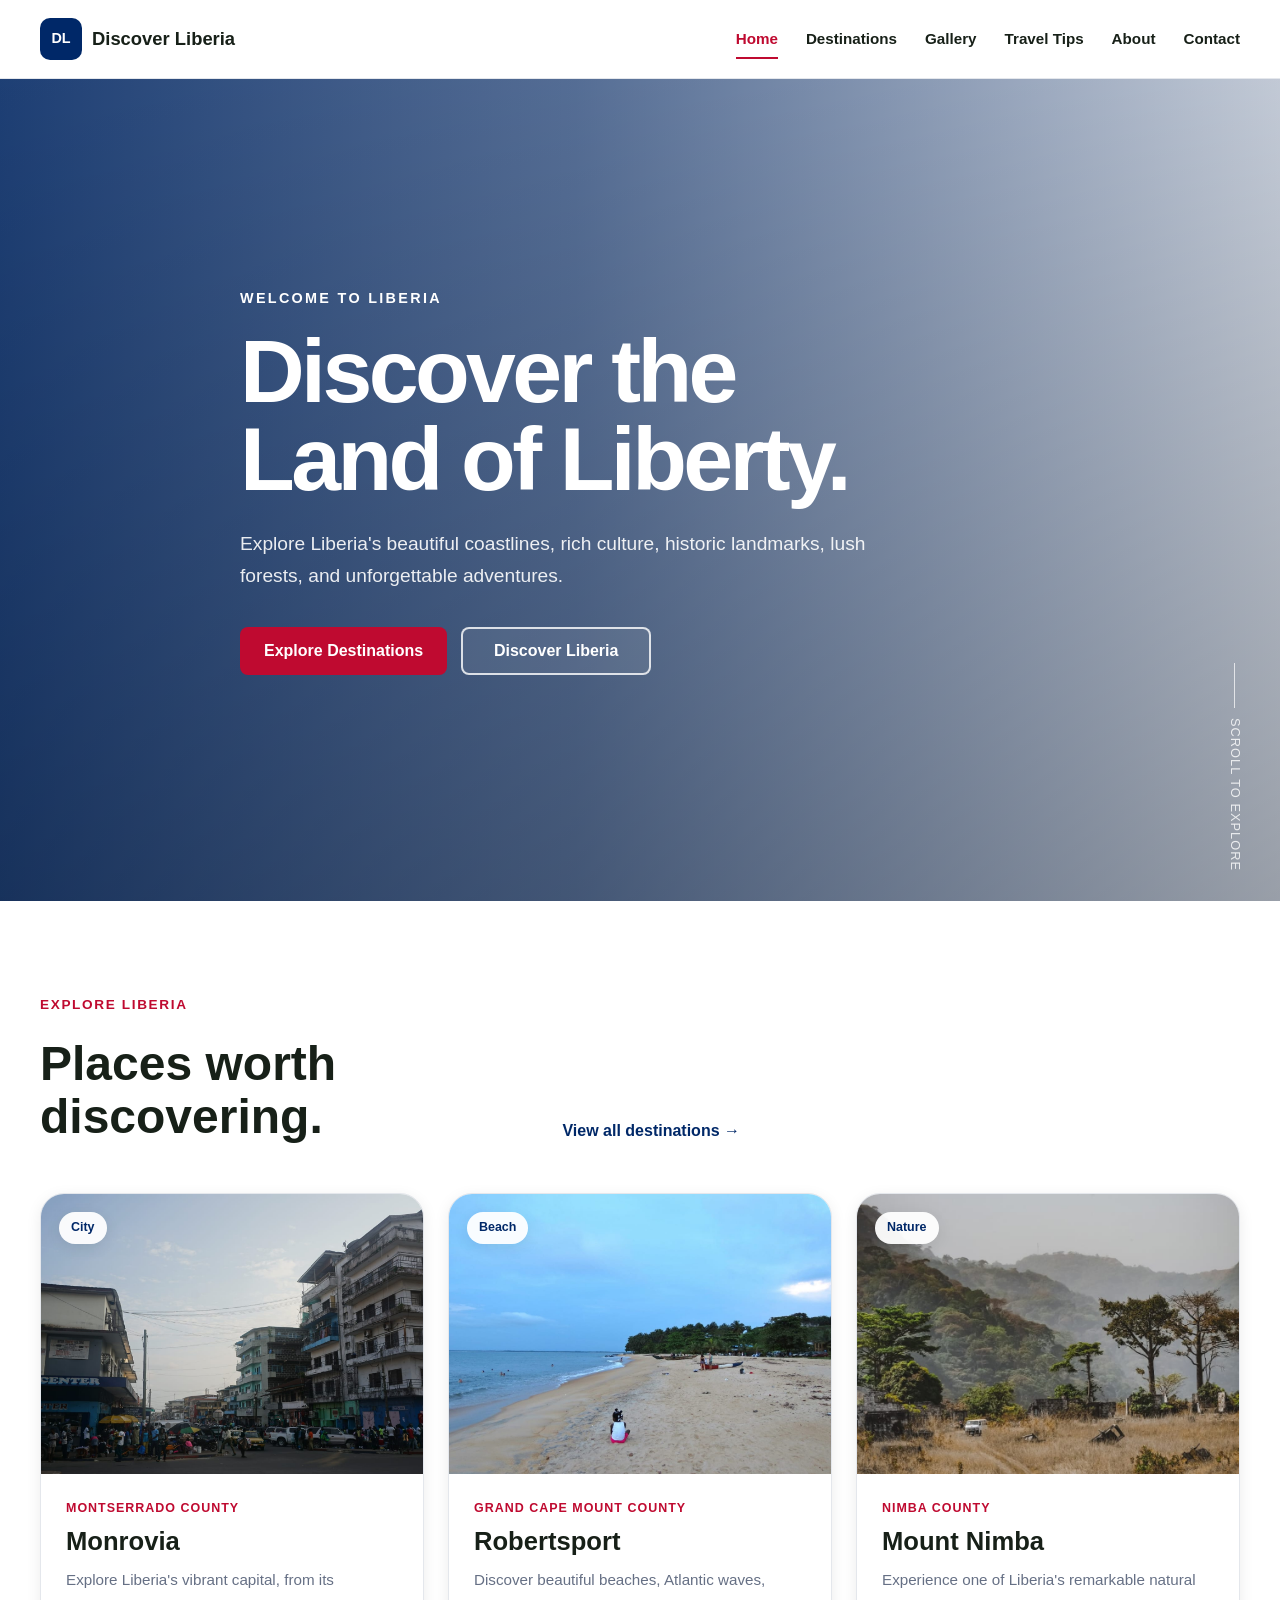
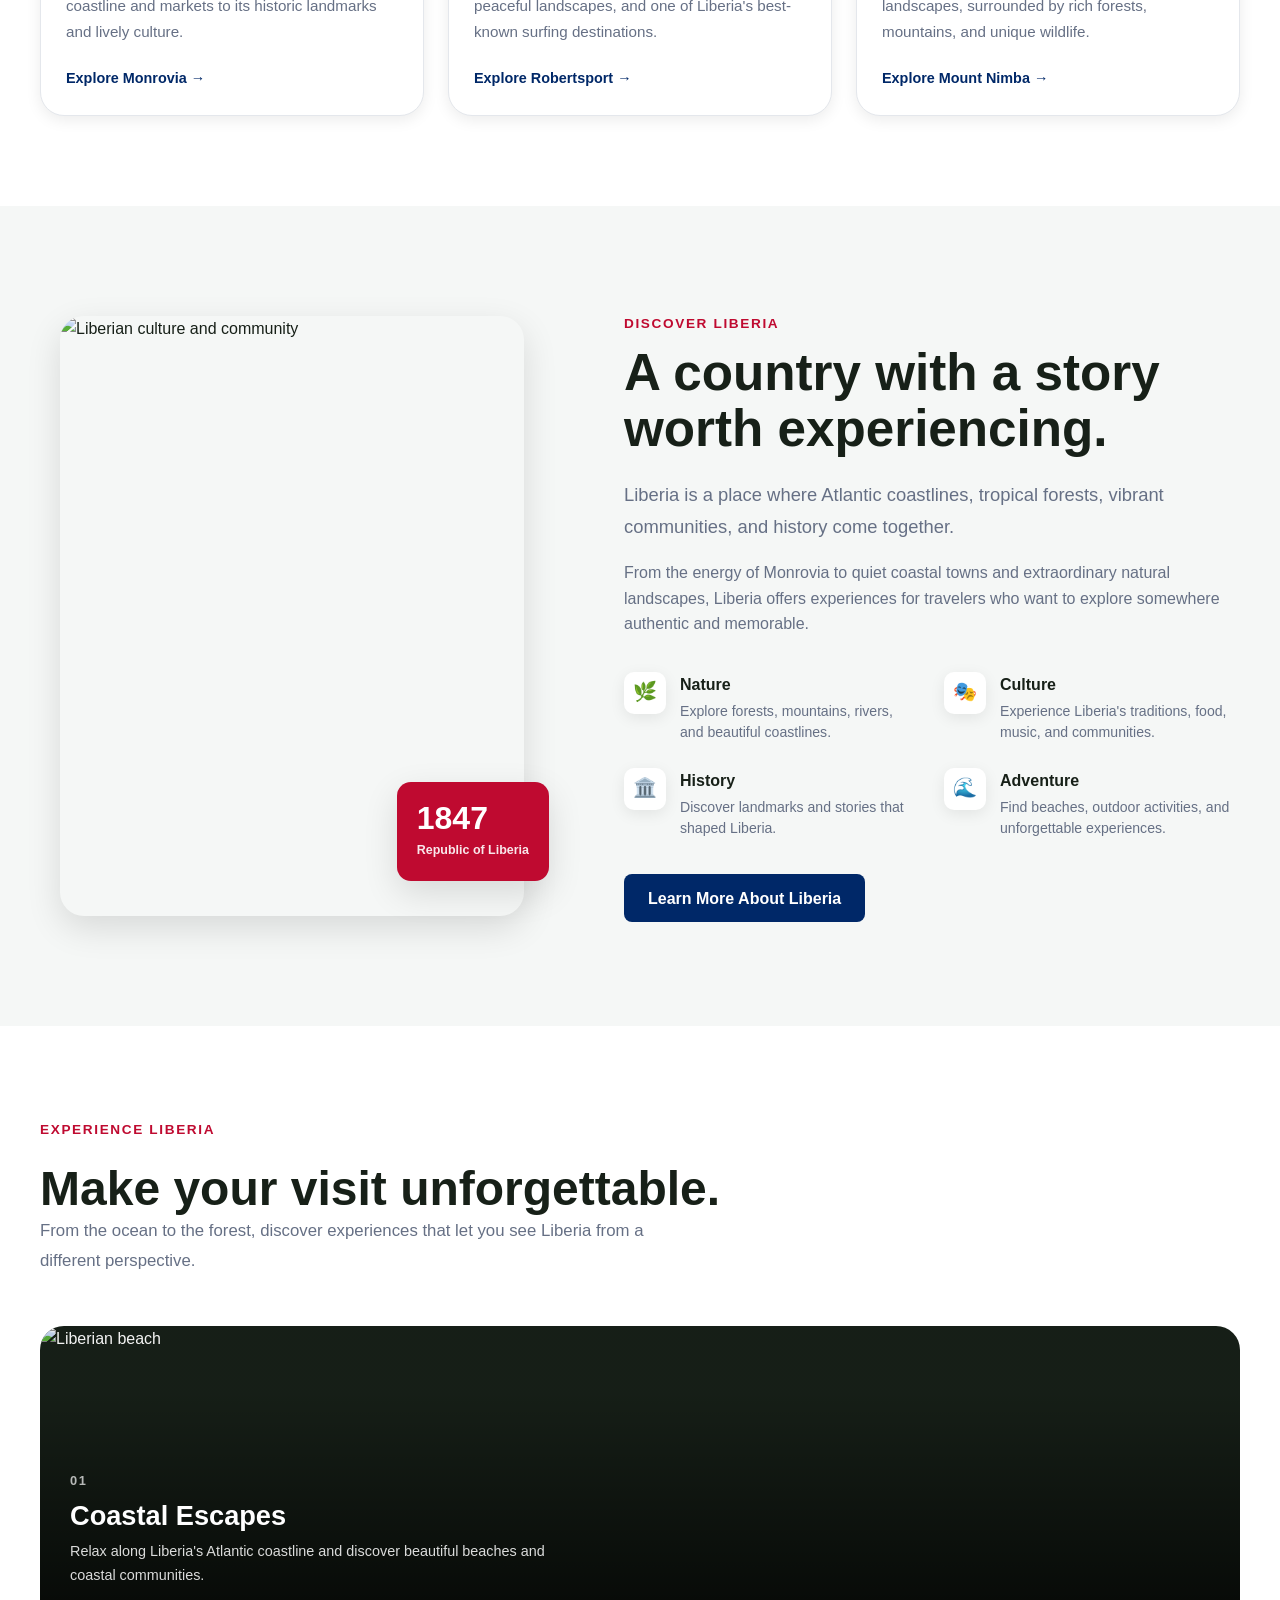
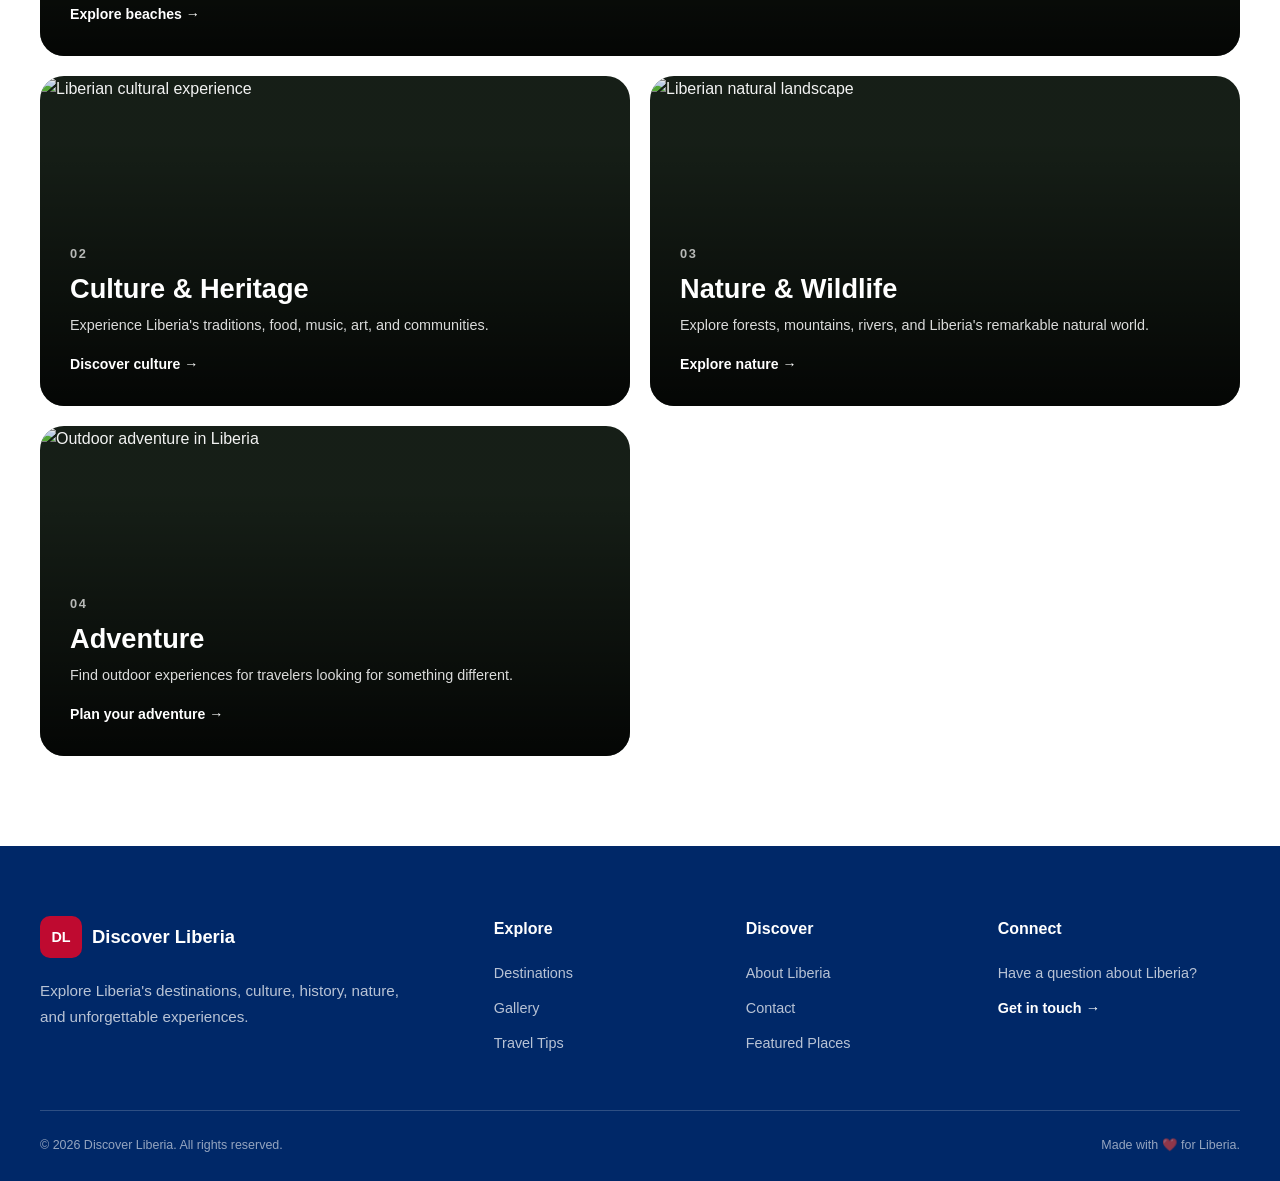
==== commit 52bb7332: "rename asset/image in the index page" ====
--- a/index.html
+++ b/index.html
@@ -3,7 +3,8 @@
 <head>
     <meta charset="UTF-8">
     <meta name="viewport" content="width=device-width, initial-scale=1.0">
-
+    
+<meta name="google-site-verification" content="i04rQHqMb3uNlH_-LSI6exc0_VAuAh0uOb0TKO8dJ_Q" />
     <title>Discover Liberia | Explore the Land of Liberty</title>
 
     <meta
@@ -155,7 +156,7 @@
                 <div class="destination-image">
 
                     <img
-                        src="assets/image/destinations/monrovia.jpg"
+                        src="Assets/image/destinations/monrovia.jpg"
                         alt="Monrovia, Liberia"
                         loading="lazy"
                     >
@@ -198,7 +199,7 @@
                 <div class="destination-image">
 
                     <img
-                        src="assets/image/destinations/robertsport.jpg"
+                        src="Assets/image/destinations/robertsport.jpg"
                         alt="Robertsport, Liberia"
                         loading="lazy"
                     >
@@ -241,7 +242,7 @@
                 <div class="destination-image">
 
                     <img
-                        src="assets/image/destinations/mount-nimba.jpg"
+                        src="Assets/image/destinations/mount-nimba.jpg"
                         alt="Mount Nimba, Liberia"
                         loading="lazy"
                     >
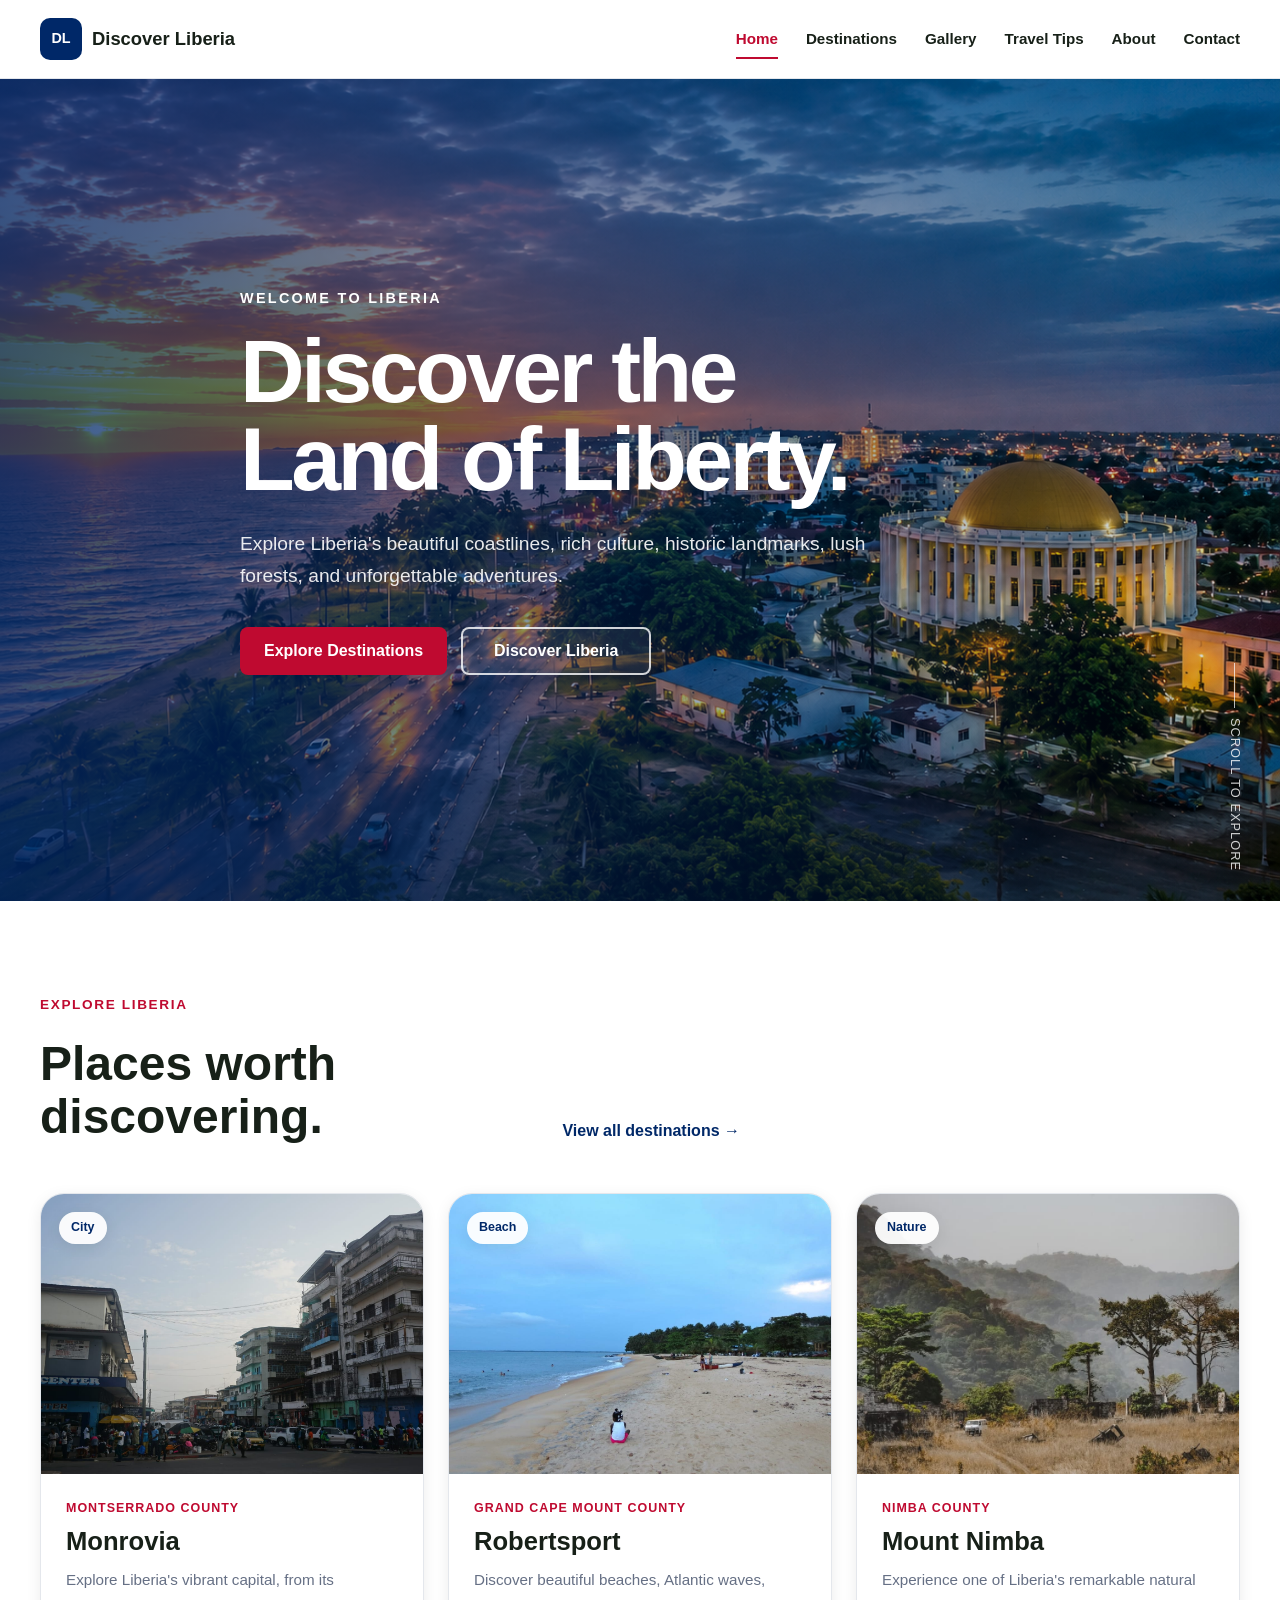
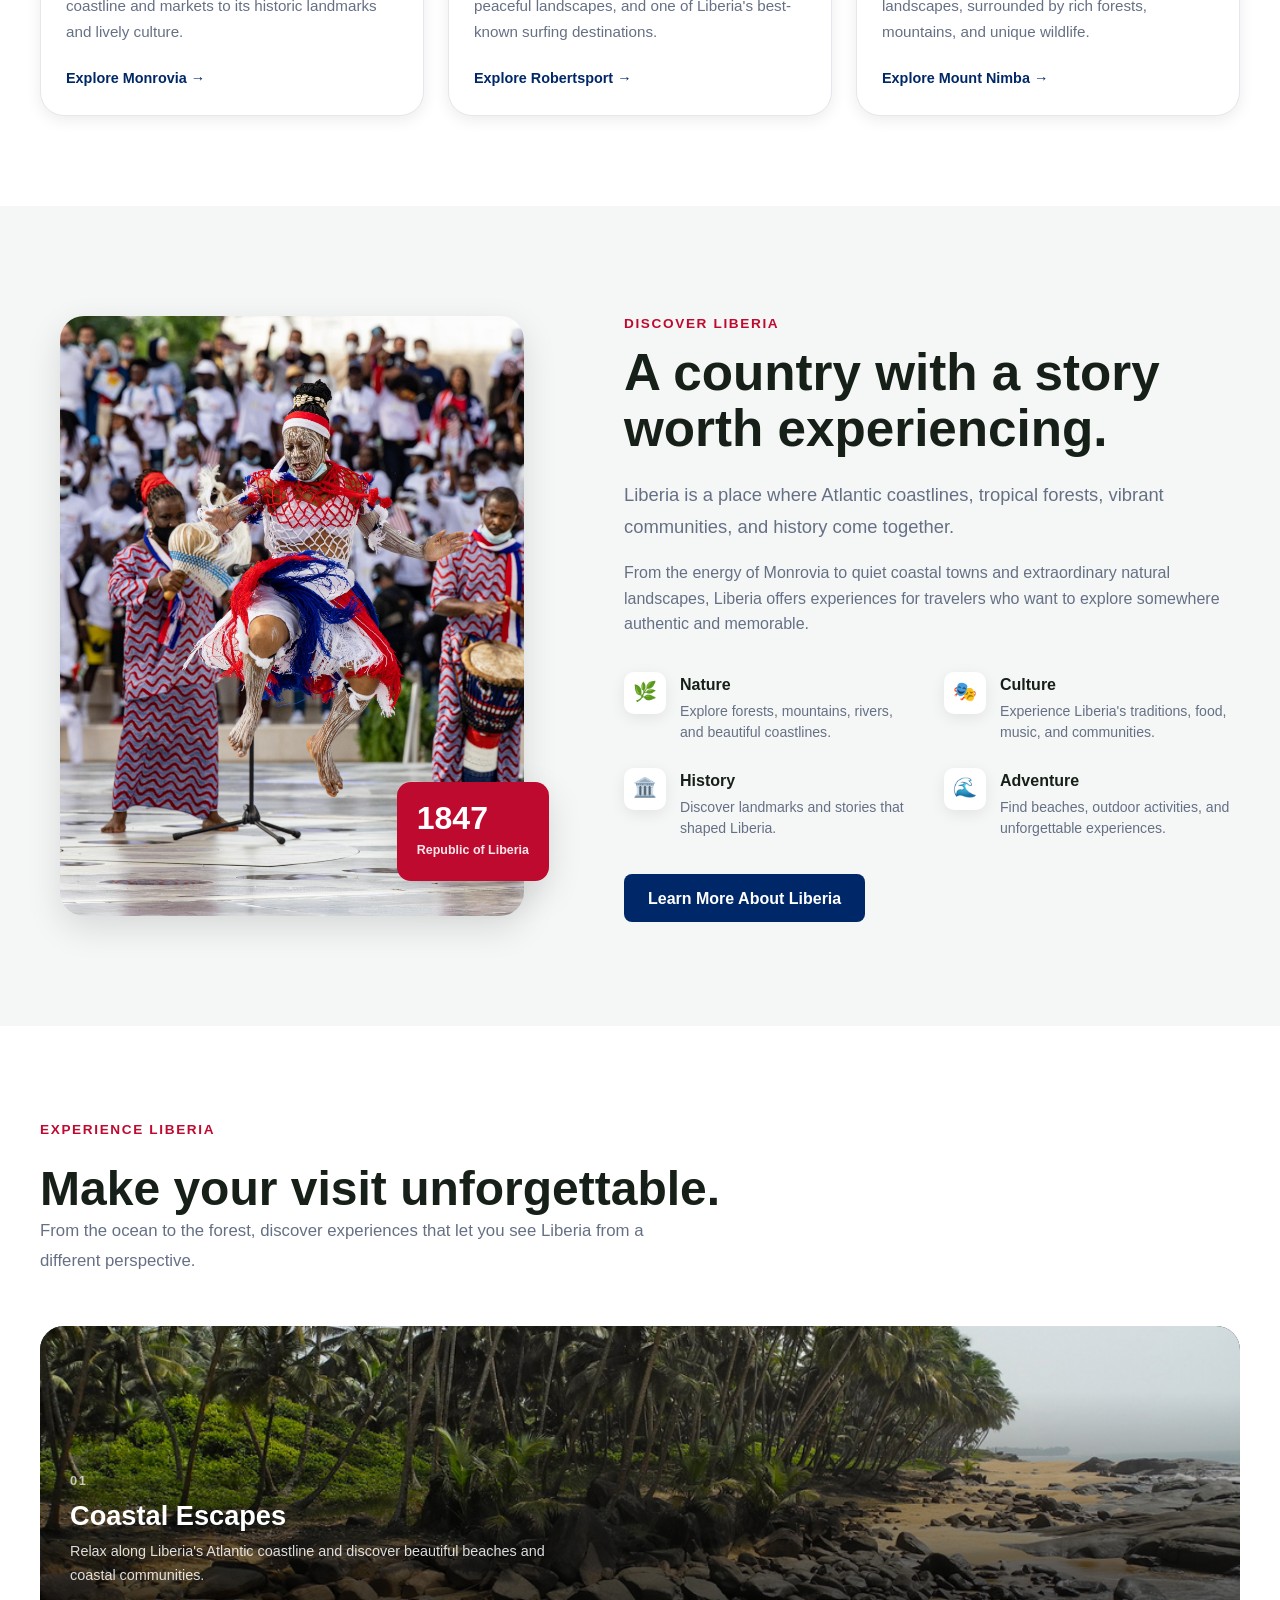
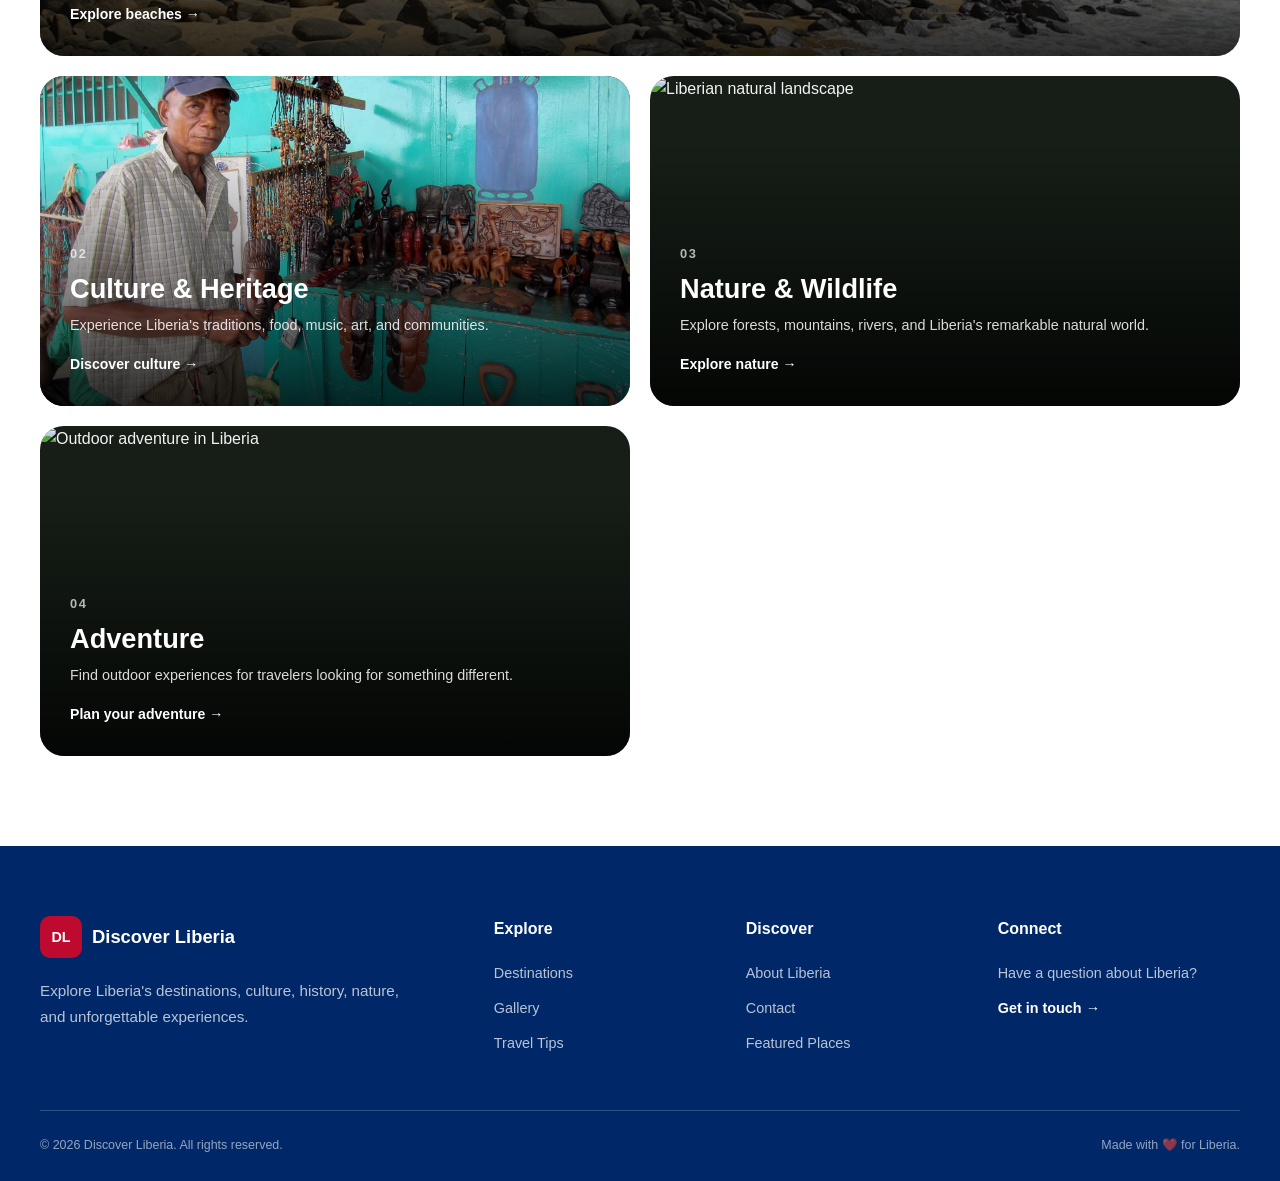
==== commit 4412c9c8: "INDEX WAS CHANGR" ====
--- a/index.html
+++ b/index.html
@@ -293,7 +293,7 @@
 
             <div class="discover-image-main">
                 <img
-                    src="assets/image/culture/liberia-culture.jpg"
+                    src="Assets/image/culture/liberia-culture.jpg"
                     alt="Liberian culture and community"
                     loading="lazy"
                 >
@@ -439,7 +439,7 @@
             <article class="experience-card experience-large">
 
                 <img
-                    src="assets/image/experiences/beaches.jpg"
+                    src="Assets/image/experiences/beaches.jpg"
                     alt="Liberian beach"
                     loading="lazy"
                 >
@@ -471,7 +471,7 @@
             <article class="experience-card">
 
                 <img
-                    src="assets/image/experiences/culture.jpg"
+                    src="Assets/image/experiences/culture.jpg"
                     alt="Liberian cultural experience"
                     loading="lazy"
                 >
@@ -502,7 +502,7 @@
             <article class="experience-card">
 
                 <img
-                    src="assets/image/experiences/nature.jpg"
+                    src="Assets/image/experiences/nature.jpg"
                     alt="Liberian natural landscape"
                     loading="lazy"
                 >
--- a/css/style.css
+++ b/css/style.css
@@ -305,6 +305,10 @@
    HERO SECTION
    ========================================= */
 
+/* =========================================
+   HERO SECTION
+   ========================================= */
+
 .hero {
     position: relative;
 
@@ -314,29 +318,27 @@
     align-items: center;
 
     overflow: hidden;
+
+    background:
+        url("../Assets/image/hero-liberia.jpg")
+        center center / cover no-repeat;
+
+    color: var(--liberia-white);
+}
+
+
+/* ---------- HERO OVERLAY ---------- */
+
+.hero-overlay {
+    position: absolute;
+    inset: 0;
 
     background:
         linear-gradient(
             90deg,
-            rgba(0, 40, 104, 0.88) 0%,
-            rgba(0, 40, 104, 0.65) 45%,
-            rgba(0, 40, 104, 0.20) 100%
-        ),
-        url("../assets/images/destinations/hero.jpg")
-        center / cover no-repeat;
-
-    color: var(--liberia-white);
-}
-
-.hero-overlay {
-    position: absolute;
-    inset: 0;
-
-    background:
-        linear-gradient(
-            180deg,
-            rgba(0, 0, 0, 0.05),
-            rgba(0, 0, 0, 0.25)
+            rgba(0, 40, 104, 0.78) 0%,
+            rgba(0, 40, 104, 0.48) 42%,
+            rgba(0, 0, 0, 0.12) 100%
         );
 
     pointer-events: none;
--- a/css/responsive.css
+++ b/css/responsive.css
@@ -98,7 +98,7 @@
                 rgba(0, 40, 104, 0.65),
                 rgba(0, 40, 104, 0.88)
             ),
-            url("../assets/images/destinations/hero.jpg")
+            url("../Assets/image/destinations/hero.jpg")
             center / cover no-repeat;
     }
 
